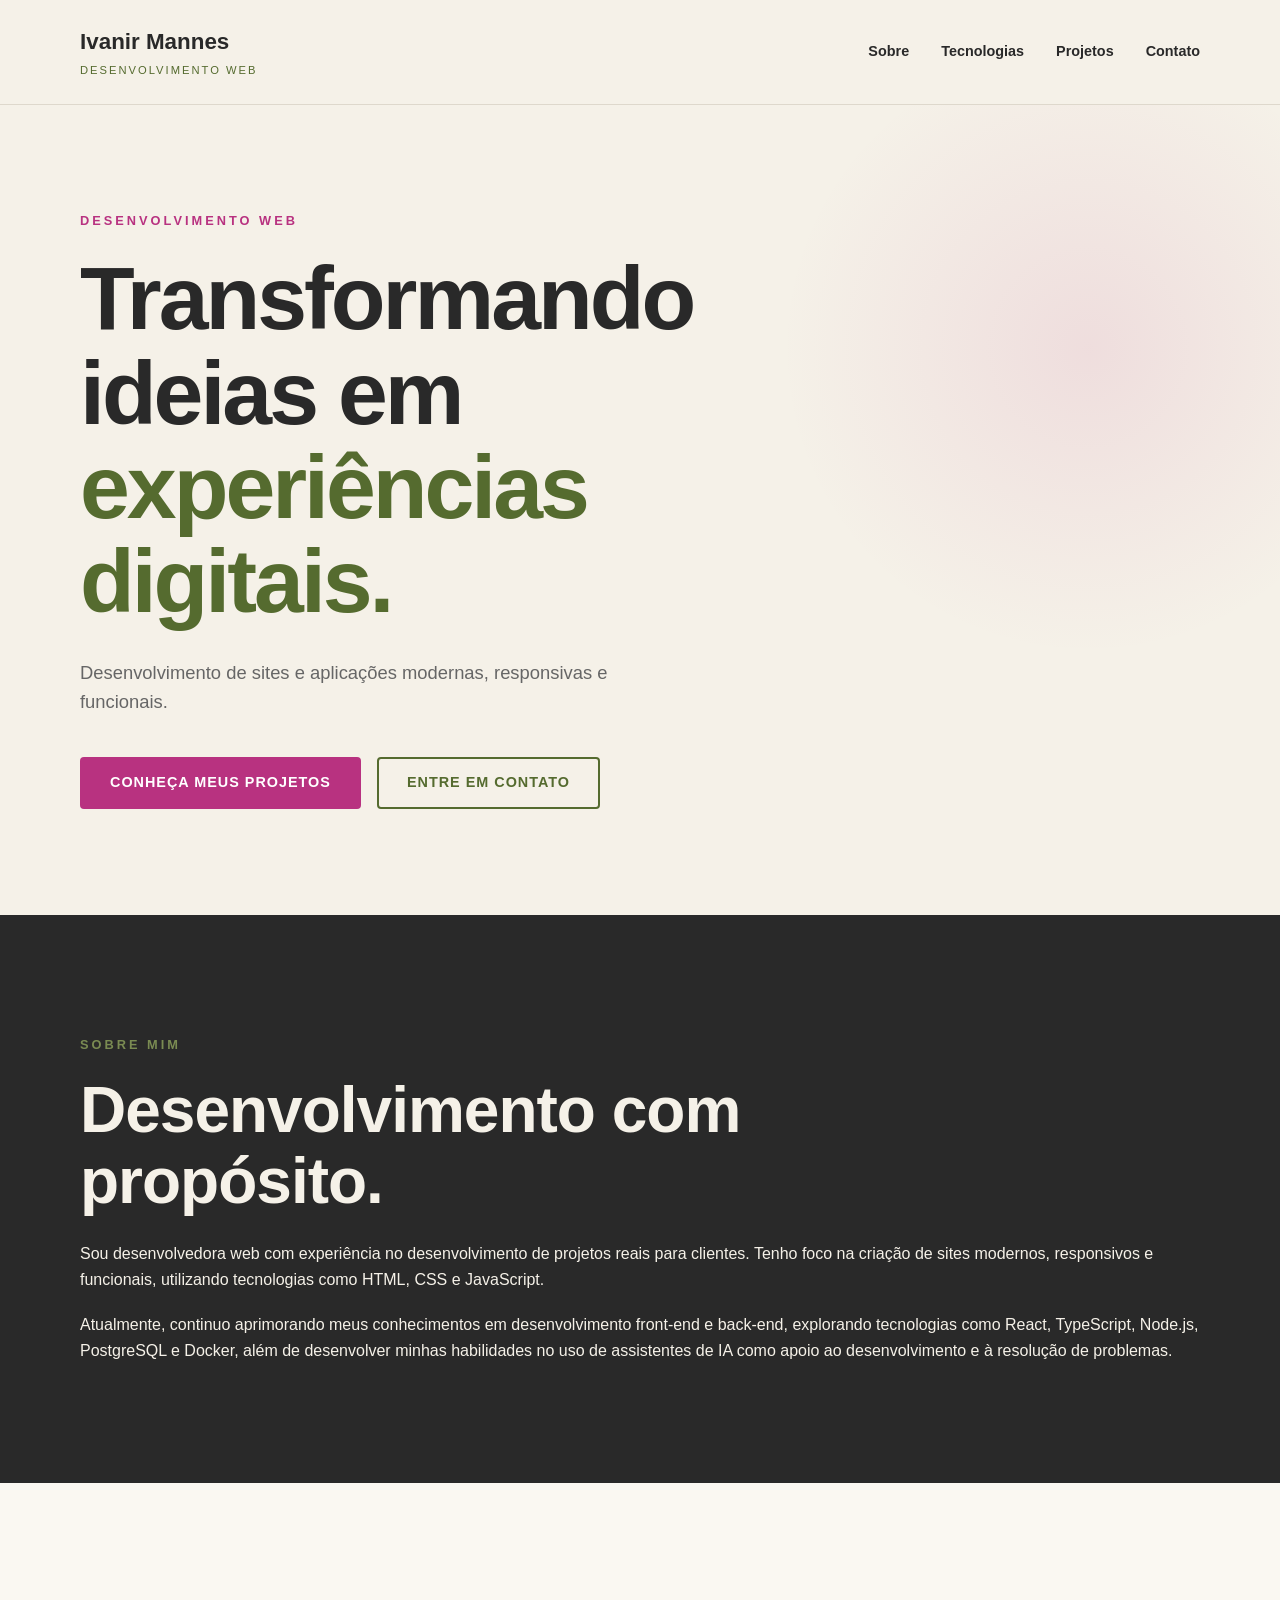
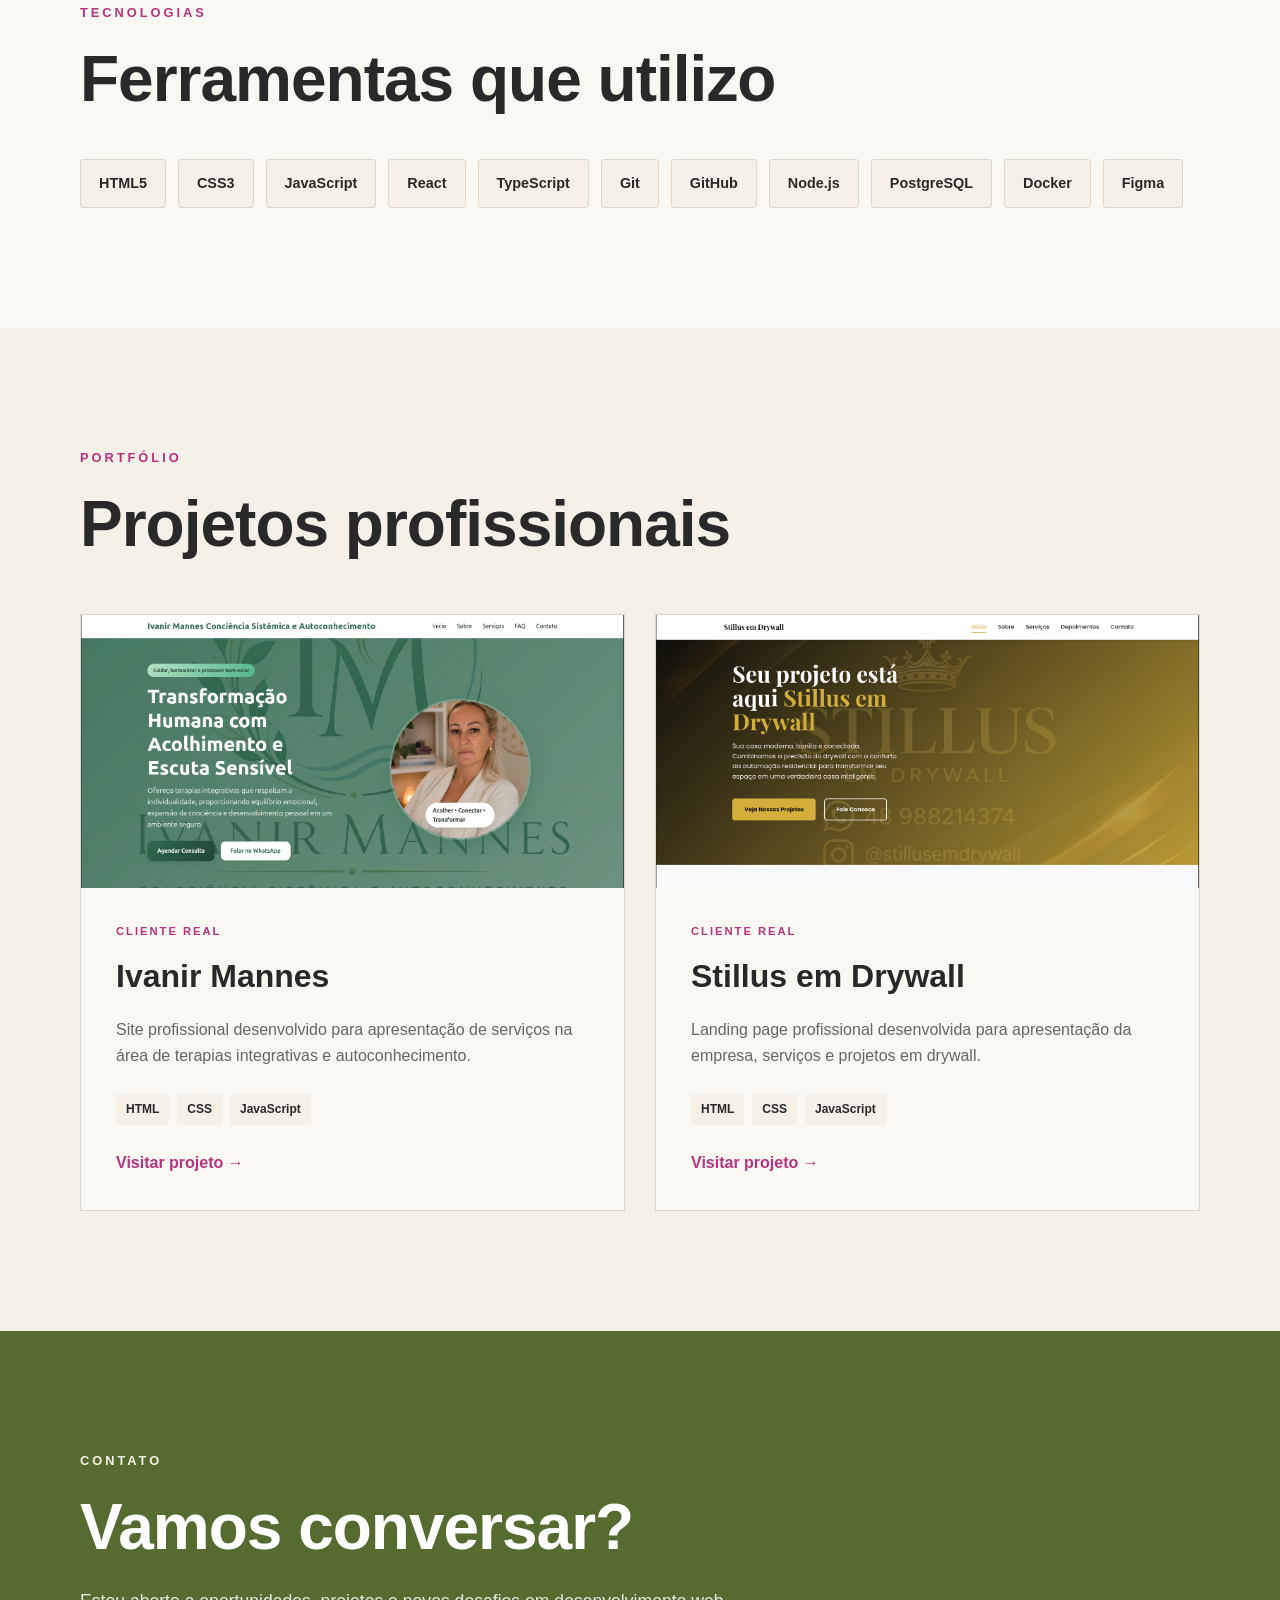
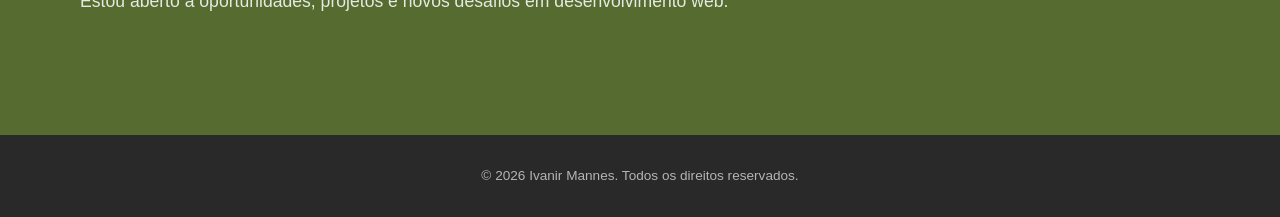
==== index.html @ f0e8ebdf "Meu portifolio" ====
<!DOCTYPE html>
<html lang="pt-BR">

<head>
    <meta charset="UTF-8">

    <meta name="viewport" content="width=device-width, initial-scale=1.0">

    <meta name="description" content="Portfólio de Ivanir Mannes - Desenvolvimento Web.">

    <title>Ivanir Mannes | Desenvolvimento Web</title>

    <link rel="stylesheet" href="style.css">
</head>

<body>

    <!-- CABEÇALHO -->
    <header class="header">

        <div class="container">

            <a href="#inicio" class="logo">
                Ivanir Mannes
                <span>Desenvolvimento Web</span>
            </a>

            <button class="menu-toggle" aria-label="Abrir menu" aria-expanded="false">
                <span></span>
                <span></span>
                <span></span>
            </button>

            <nav class="nav" aria-label="Navegação principal">

                <a href="#sobre">Sobre</a>
                <a href="#tecnologias">Tecnologias</a>
                <a href="#projetos">Projetos</a>
                <a href="#contato">Contato</a>

            </nav>

        </div>

    </header>


    <main>

        <!-- HERO -->
        <section class="hero" id="inicio">

            <div class="container hero-content">

                <div class="hero-text">

                    <p class="hero-subtitle">
                        DESENVOLVIMENTO WEB
                    </p>

                    <h1>
                        Transformando ideias em
                        <span>experiências digitais.</span>
                    </h1>

                    <p class="hero-description">
                        Desenvolvimento de sites e aplicações
                        modernas, responsivas e funcionais.
                    </p>

                    <div class="hero-buttons">

                        <a href="#projetos" class="button button-primary">
                            Conheça meus projetos
                        </a>

                        <a href="#contato" class="button button-secondary">
                            Entre em contato
                        </a>

                    </div>

                </div>

            </div>

        </section>


        <!-- SOBRE -->
        <section class="about" id="sobre">

            <div class="container">

                <p class="section-label">
                    SOBRE MIM
                </p>

                <h2>
                    Desenvolvimento com propósito.
                </h2>

                <p>
                    Sou desenvolvedora web com experiência no desenvolvimento
                    de projetos reais para clientes. Tenho foco na criação de
                    sites modernos, responsivos e funcionais, utilizando
                    tecnologias como HTML, CSS e JavaScript.
                </p>

                <p>
                    Atualmente, continuo aprimorando meus conhecimentos em
                    desenvolvimento front-end e back-end, explorando tecnologias
                    como React, TypeScript, Node.js, PostgreSQL e Docker, além de
                    desenvolver minhas habilidades no uso de assistentes de IA
                    como apoio ao desenvolvimento e à resolução de problemas.
                </p>

            </div>

        </section>


        <!-- TECNOLOGIAS -->
        <section class="technologies" id="tecnologias">

            <div class="container">

                <p class="section-label">
                    TECNOLOGIAS
                </p>

                <h2>
                    Ferramentas que utilizo
                </h2>

                <div class="technology-list">

                    <span>HTML5</span>
                    <span>CSS3</span>
                    <span>JavaScript</span>
                    <span>React</span>
                    <span>TypeScript</span>
                    <span>Git</span>
                    <span>GitHub</span>
                    <span>Node.js</span>
                    <span>PostgreSQL</span>
                    <span>Docker</span>
                    <span>Figma</span>

                </div>

            </div>

        </section>


        <!-- PROJETOS -->
        <section class="projects" id="projetos">

            <div class="container">

                <p class="section-label">
                    PORTFÓLIO
                </p>

                <h2>
                    Projetos profissionais
                </h2>

                <div class="projects-grid">

                    <!-- PROJETO 01 -->
                    <article class="project-card">

                        <div class="project-image">
                            <img src="assets/image/ivanirmannes.png"
                                alt="Página inicial do site profissional Ivanir Mannes">
                        </div>

                        <div class="project-content">

                            <p class="project-category">
                                CLIENTE REAL
                            </p>

                            <h3>
                                Ivanir Mannes
                            </h3>

                            <p>
                                Site profissional desenvolvido para
                                apresentação de serviços na área de
                                terapias integrativas e autoconhecimento.
                            </p>

                            <div class="project-technologies">
                                <span>HTML</span>
                                <span>CSS</span>
                                <span>JavaScript</span>
                            </div>

                            <a href="https://mannesdesenvolvimentoweb.io" target="_blank" rel="noopener noreferrer">
                                Visitar projeto →
                            </a>

                        </div>

                    </article>


                    <!-- PROJETO 02 -->
                    <article class="project-card">

                        <div class="project-image">
                            <img src="assets/image/stillusemdrywall.png"
                                alt="Página inicial do site profissional Stillus em Drywall">

                        </div>

                        <div class="project-content">

                            <p class="project-category">
                                CLIENTE REAL
                            </p>

                            <h3>
                                Stillus em Drywall
                            </h3>

                            <p>
                                Landing page profissional desenvolvida
                                para apresentação da empresa, serviços
                                e projetos em drywall.
                            </p>

                            <div class="project-technologies">
                                <span>HTML</span>
                                <span>CSS</span>
                                <span>JavaScript</span>
                            </div>

                            <a href="https://stillusemdrywall.com.br" target="_blank" rel="noopener noreferrer">
                                Visitar projeto →
                            </a>

                        </div>

                    </article>

                </div>

            </div>

        </section>


        <!-- CONTATO -->
        <section class="contact" id="contato">

            <div class="container">

                <p class="section-label">
                    CONTATO
                </p>

                <h2>
                    Vamos conversar?
                </h2>

                <p>
                    Estou aberto a oportunidades, projetos e
                    novos desafios em desenvolvimento web.
                </p>

            </div>

        </section>

    </main>


    <!-- RODAPÉ -->
    <footer class="footer">

        <div class="container">

            <p>
                © 2026 Ivanir Mannes. Todos os direitos reservados.
            </p>

        </div>

    </footer>


    <script src="script.js"></script>

</body>

</html>
---- style.css ----
/* ========================================
   1. RESET E CONFIGURAÇÕES GERAIS
======================================== */

* {
    margin: 0;
    padding: 0;
    box-sizing: border-box;
}

:root {
    --magenta: #B83280;
    --magenta-dark: #8F2464;

    --verde-musgo: #556B2F;
    --verde-light: #7A8B52;

    --cru: #F5F1E8;
    --cru-light: #FAF8F2;

    --grafite: #292929;
    --cinza: #666666;

    --border: #DED8CC;
}

html {
    scroll-behavior: smooth;
}

body {
    font-family: Arial, sans-serif;
    background-color: var(--cru);
    color: var(--grafite);
    line-height: 1.6;
}

a {
    color: inherit;
    text-decoration: none;
}

.container {
    width: min(1120px, 90%);
    margin: 0 auto;
}


/* ========================================
   2. HEADER
======================================== */

.header {
    width: 100%;
    padding: 24px 0;

    background-color: var(--cru);

    border-bottom: 1px solid var(--border);

    position: sticky;
    top: 0;
    z-index: 1000;
}

.header .container {
    display: flex;
    align-items: center;
    justify-content: space-between;
    gap: 30px;
}

.logo {
    display: flex;
    flex-direction: column;

    font-size: 1.4rem;
    font-weight: 700;

    color: var(--grafite);
}

.logo span {
    margin-top: 2px;

    font-size: 0.7rem;
    font-weight: 500;
    letter-spacing: 2px;
    text-transform: uppercase;

    color: var(--verde-musgo);
}

.nav {
    display: flex;
    align-items: center;
    gap: 32px;
}

.nav a {
    position: relative;

    font-size: 0.9rem;
    font-weight: 600;

    transition: color 0.3s ease;
}

.nav a:hover {
    color: var(--magenta);
}

.nav a::after {
    content: "";

    position: absolute;
    left: 0;
    bottom: -7px;

    width: 0;
    height: 2px;

    background-color: var(--magenta);

    transition: width 0.3s ease;
}

.nav a:hover::after {
    width: 100%;
}
/* ========================================
   MENU MOBILE
======================================== */

.menu-toggle {
    display: none;

    width: 42px;
    height: 42px;

    padding: 8px;

    border: none;
    background: transparent;

    cursor: pointer;

    position: relative;
    z-index: 1100;
}

.menu-toggle span {
    display: block;

    width: 100%;
    height: 2px;

    margin: 5px 0;

    background-color: var(--grafite);

    transition:
        transform 0.3s ease,
        opacity 0.3s ease,
        background-color 0.3s ease;
}
.menu-toggle.active span:nth-child(1) {
    transform: translateY(7px) rotate(45deg);
}

.menu-toggle.active span:nth-child(2) {
    opacity: 0;
}

.menu-toggle.active span:nth-child(3) {
    transform: translateY(-7px) rotate(-45deg);
}

/* ========================================
   3. HERO
======================================== */

.hero {
    min-height: calc(100vh - 90px);

    display: flex;
    align-items: center;

    padding: 100px 0;

    background:
        radial-gradient(
            circle at 85% 30%,
            rgba(184, 50, 128, 0.10),
            transparent 25%
        ),
        var(--cru);
}

.hero-content {
    display: flex;
    align-items: center;
}

.hero-text {
    max-width: 780px;
}

.hero-subtitle,
.section-label {
    margin-bottom: 20px;

    font-size: 0.8rem;
    font-weight: 700;

    letter-spacing: 3px;

    color: var(--magenta);
}

.hero h1 {
    max-width: 850px;

    font-size: clamp(3rem, 7vw, 6rem);

    line-height: 1.05;

    letter-spacing: -3px;

    font-weight: 700;
}

.hero h1 span {
    display: block;

    color: var(--verde-musgo);
}

.hero-description {
    max-width: 620px;

    margin-top: 30px;

    font-size: 1.15rem;

    color: var(--cinza);
}

.hero-buttons {
    display: flex;
    flex-wrap: wrap;

    gap: 16px;

    margin-top: 40px;
}


/* ========================================
   4. BOTÕES
======================================== */

.button {
    display: inline-flex;

    align-items: center;
    justify-content: center;

    min-height: 52px;

    padding: 0 28px;

    border: 2px solid transparent;
    border-radius: 4px;

    font-size: 0.9rem;
    font-weight: 700;

    text-transform: uppercase;
    letter-spacing: 1px;

    transition:
        transform 0.3s ease,
        background-color 0.3s ease,
        color 0.3s ease;
}

.button:hover {
    transform: translateY(-3px);
}

.button-primary {
    background-color: var(--magenta);
    color: white;
}

.button-primary:hover {
    background-color: var(--magenta-dark);
}

.button-secondary {
    border-color: var(--verde-musgo);
    color: var(--verde-musgo);
}

.button-secondary:hover {
    background-color: var(--verde-musgo);
    color: white;
}


/* ========================================
   5. SEÇÕES
======================================== */

.about,
.technologies,
.projects,
.contact {
    padding: 120px 0;
}

.about {
    background-color: var(--grafite);
    color: var(--cru);
}

.about h2,
.technologies h2,
.projects h2,
.contact h2 {
    max-width: 750px;

    margin-bottom: 25px;

    font-size: clamp(2.2rem, 5vw, 4rem);

    line-height: 1.1;

    letter-spacing: -1px;
}

about p:not(.section-label),
.contact p:not(.section-label) {
    max-width: 700px;

    font-size: 1.1rem;
}

.about p + p {
    margin-top: 20px;
}

.about .section-label {
    color: var(--verde-light);
}


/* ========================================
   6. TECNOLOGIAS
======================================== */

.technologies {
    background-color: var(--cru-light);
}

.technology-list {
    display: flex;
    flex-wrap: wrap;

    gap: 12px;

    margin-top: 45px;
}

.technology-list span {
    padding: 12px 18px;

    border: 1px solid var(--border);
    border-radius: 3px;

    background-color: var(--cru);

    font-size: 0.9rem;
    font-weight: 600;

    transition:
        background-color 0.3s ease,
        color 0.3s ease,
        transform 0.3s ease;
}

.technology-list span:hover {
    background-color: var(--verde-musgo);
    color: white;

    transform: translateY(-3px);
}


/* ========================================
   7. PROJETOS
======================================== */

.projects {
    background-color: var(--cru);
}

.projects-grid {
    display: grid;

    grid-template-columns: repeat(2, 1fr);

    gap: 30px;

    margin-top: 55px;
}

.project-card {
    overflow: hidden;

    border: 1px solid var(--border);

    background-color: var(--cru-light);

    transition:
        transform 0.3s ease,
        box-shadow 0.3s ease;
}

.project-card:hover {
    transform: translateY(-8px);
    
.project-image {
    height: 300px;
    overflow: hidden;

    display: flex;
    align-items: center;
    justify-content: center;

    background-color: var(--verde-musgo);

    color: white;

    font-size: 1.2rem;
    font-weight: 700;

    letter-spacing: 2px;
}
    box-shadow: 0 20px 40px rgba(41, 41, 41, 0.10);
}


.project-image img {
    width: 100%;
    height: 100%;
    display: block;
    object-fit: cover;
    transition: transform 0.5s ease;
}

.project-card:hover .project-image img {
    transform: scale(1.04);
}

.project-content {
    padding: 35px;
}

.project-category {
    margin-bottom: 10px;

    font-size: 0.7rem;
    font-weight: 700;

    letter-spacing: 2px;

    color: var(--magenta);
}

.project-content h3 {
    margin-bottom: 15px;

    font-size: 2rem;
}

.project-content > p:not(.project-category) {
    margin-bottom: 25px;

    color: var(--cinza);
}

.project-technologies {
    display: flex;
    flex-wrap: wrap;

    gap: 8px;

    margin-bottom: 25px;
}

.project-technologies span {
    padding: 6px 10px;

    background-color: var(--cru);

    font-size: 0.75rem;
    font-weight: 600;
}

.project-content a {
    display: inline-block;

    font-weight: 700;

    color: var(--magenta);

    transition: color 0.3s ease;
}

.project-content a:hover {
    color: var(--magenta-dark);
}


/* ========================================
   8. CONTATO
======================================== */

.contact {
    background-color: var(--verde-musgo);
    color: white;
}

.contact .section-label {
    color: var(--cru);
}

.contact p:not(.section-label) {
    color: rgba(255, 255, 255, 0.85);
}


/* ========================================
   9. FOOTER
======================================== */

.footer {
    padding: 30px 0;

    background-color: var(--grafite);

    color: rgba(255, 255, 255, 0.65);

    text-align: center;

    font-size: 0.85rem;
}


/* ========================================
   10. RESPONSIVIDADE
======================================== */

@media (max-width: 768px) {

    .header {
        padding: 18px 0;
    }

    .header .container {
    position: relative;

    flex-direction: row;
    align-items: center;
}

.menu-toggle {
    display: block;
}

.nav {
    position: absolute;

    top: calc(100% + 1px);
    right: 0;

    width: 240px;

    padding: 25px;

    display: flex;
    flex-direction: column;
    align-items: flex-start;

    gap: 20px;

    background-color: var(--cru-light);

    border: 1px solid var(--border);

    box-shadow: 0 15px 35px rgba(41, 41, 41, 0.12);

    opacity: 0;
    visibility: hidden;

    transform: translateY(-10px);

    transition:
        opacity 0.3s ease,
        visibility 0.3s ease,
        transform 0.3s ease;
}

.nav.active {
    opacity: 1;
    visibility: visible;

    transform: translateY(0);
}

.nav a {
    width: 100%;

    font-size: 0.9rem;
}

    .hero {
        min-height: auto;

        padding: 90px 0;
    }

    .hero h1 {
        font-size: clamp(2.7rem, 12vw, 4rem);

        letter-spacing: -2px;
    }

    .hero-description {
        font-size: 1rem;
    }

    .hero-buttons {
        flex-direction: column;

        align-items: stretch;
    }

    .button {
        width: 100%;
    }

    .about,
    .technologies,
    .projects,
    .contact {
        padding: 80px 0;
    }

    .projects-grid {
        grid-template-columns: 1fr;
    }

    .project-image {
        min-height: 220px;
    }

    .project-content {
        padding: 25px;
    }

}


/* ========================================
   11. TELAS MUITO PEQUENAS
======================================== */

@media (max-width: 420px) {

    .logo {
        font-size: 1.2rem;
    }

    .nav {
        flex-wrap: wrap;
    }

    .hero {
        padding: 70px 0;
    }

    .hero h1 {
        font-size: 2.6rem;
    }

    .technology-list span {
        width: 100%;
        text-align: center;
    }

}
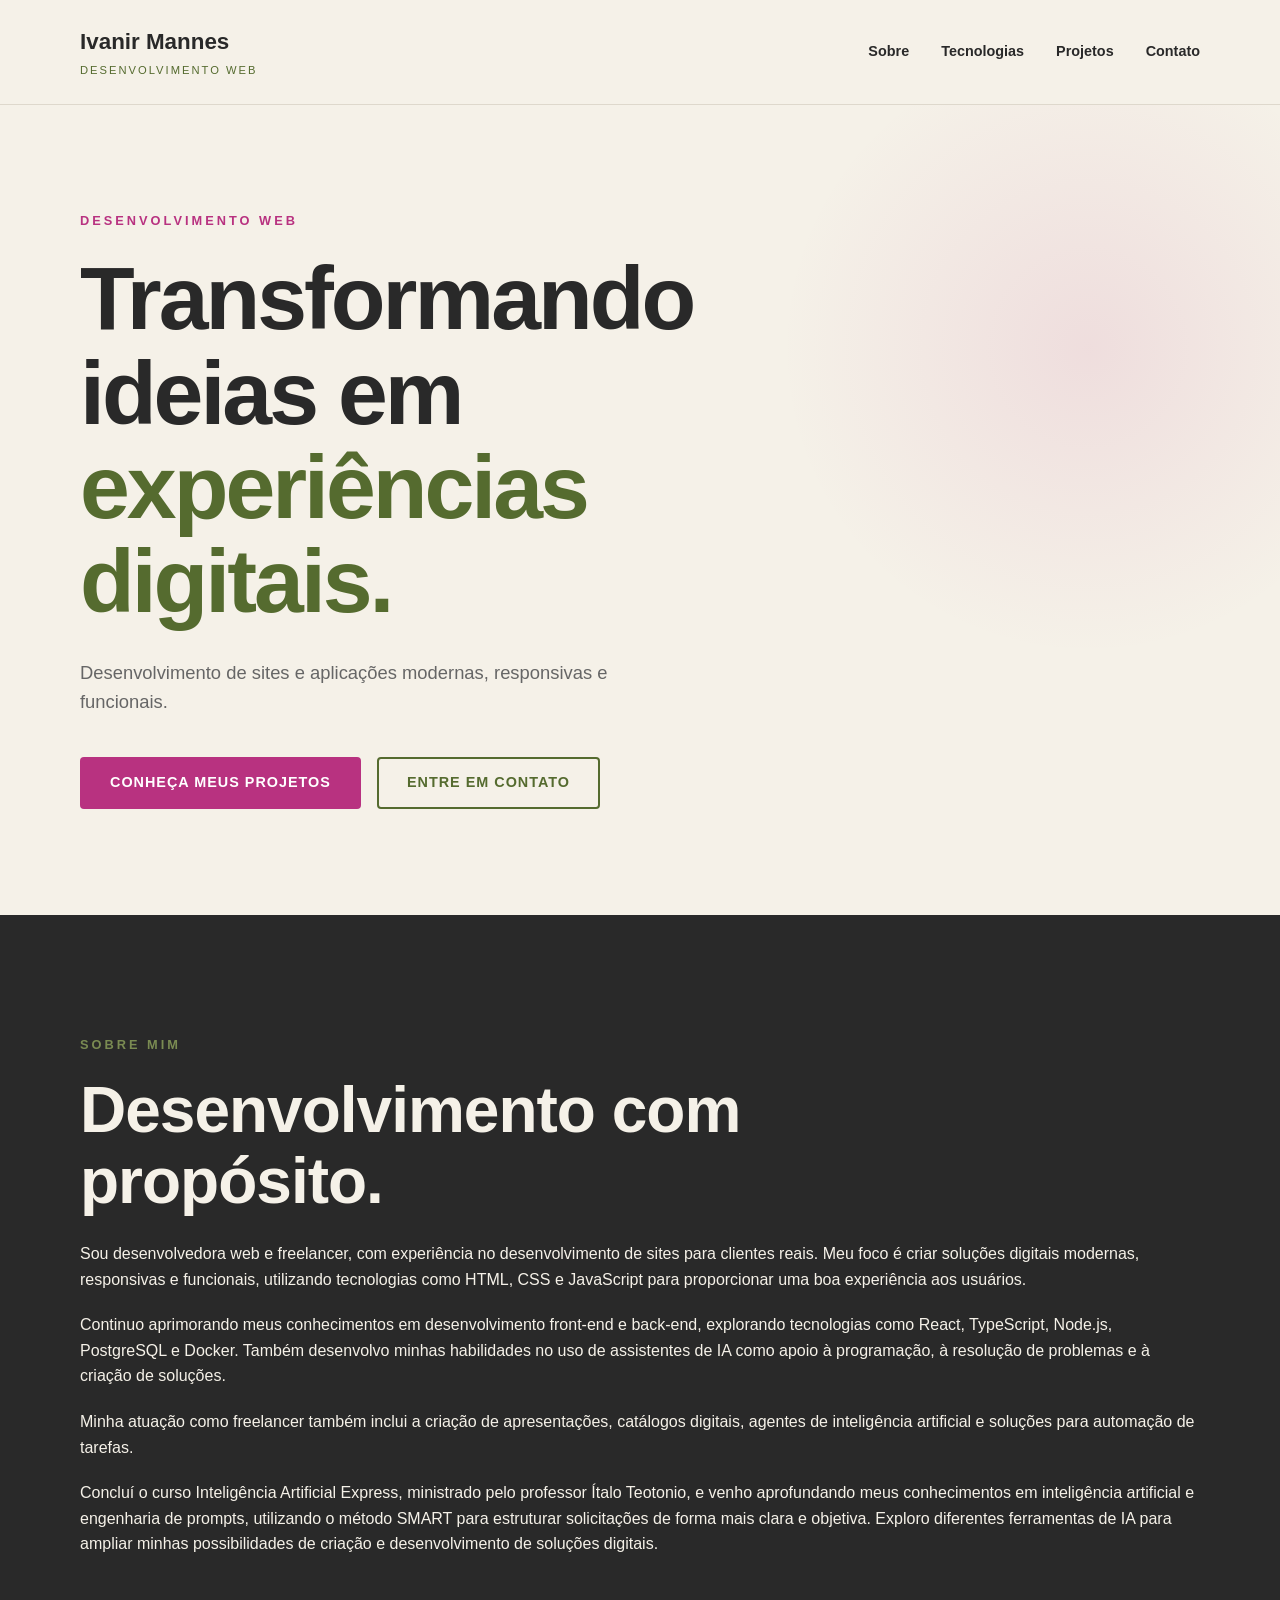
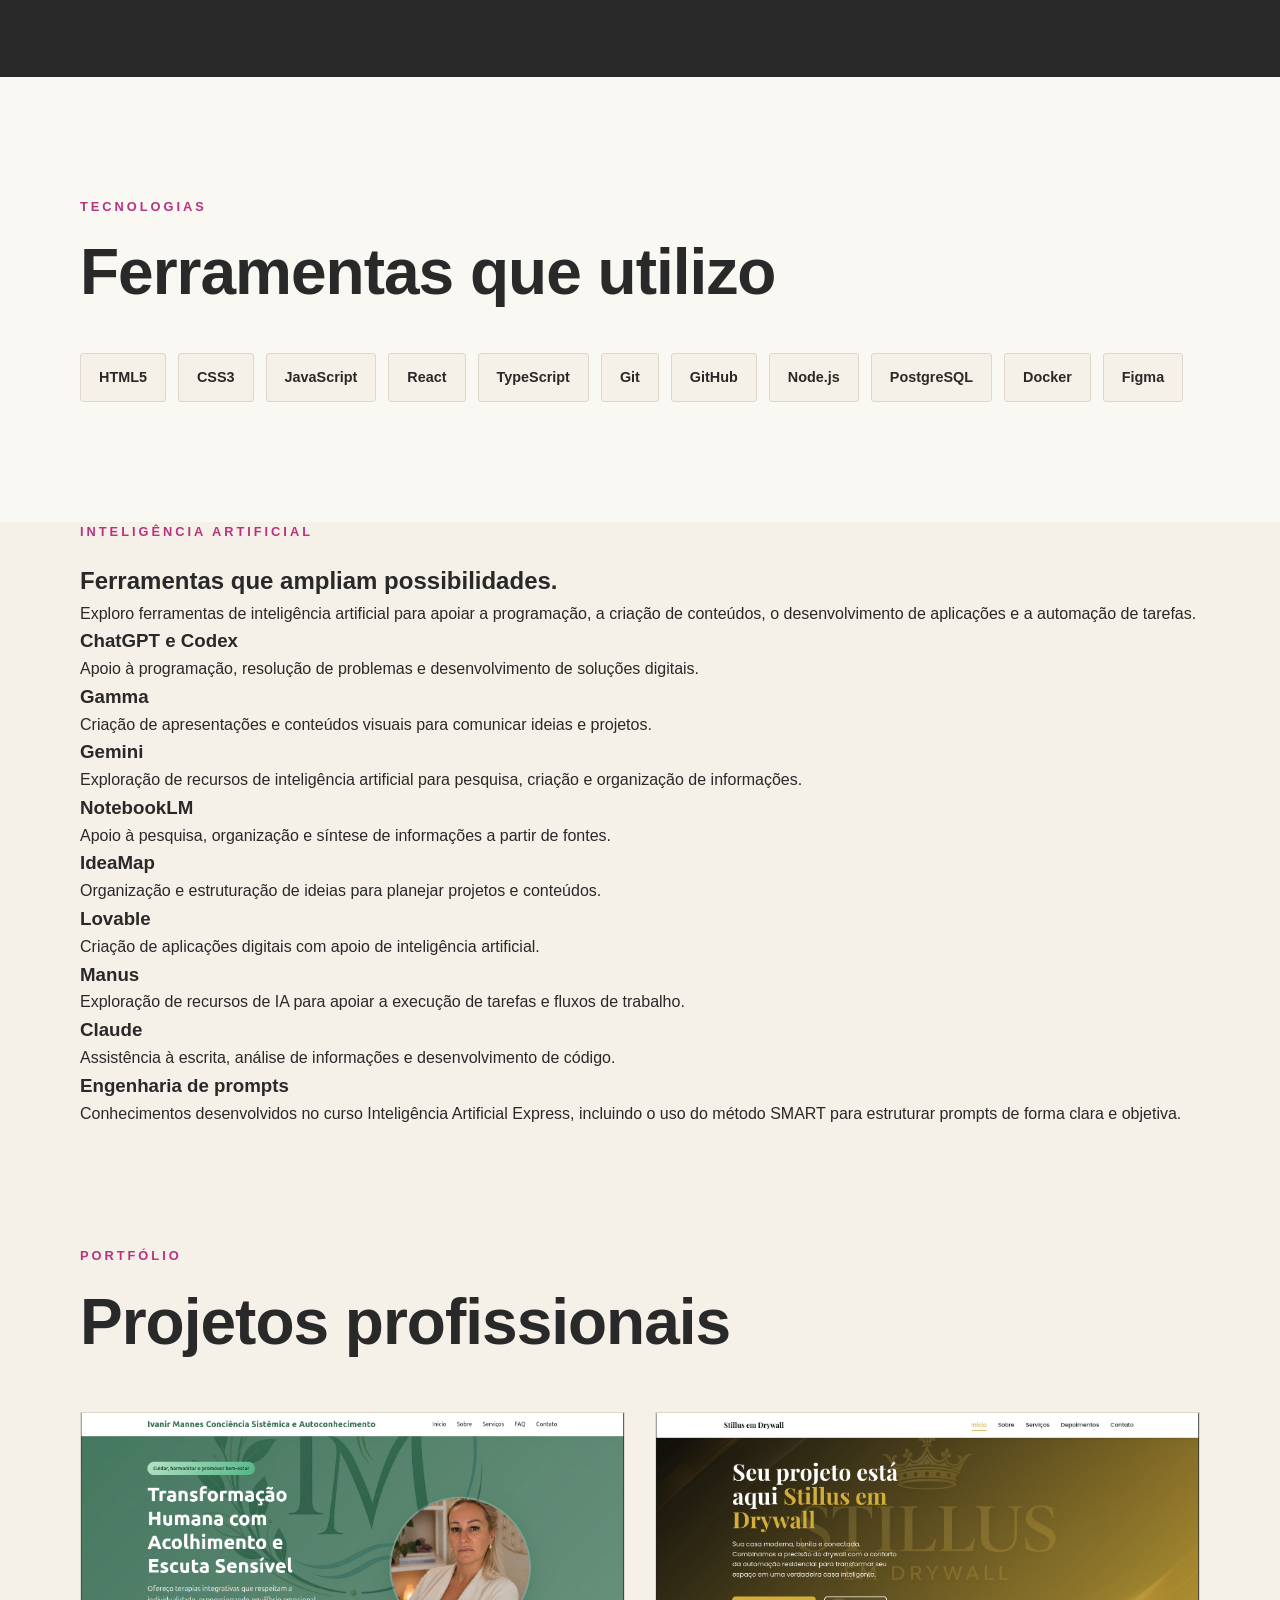
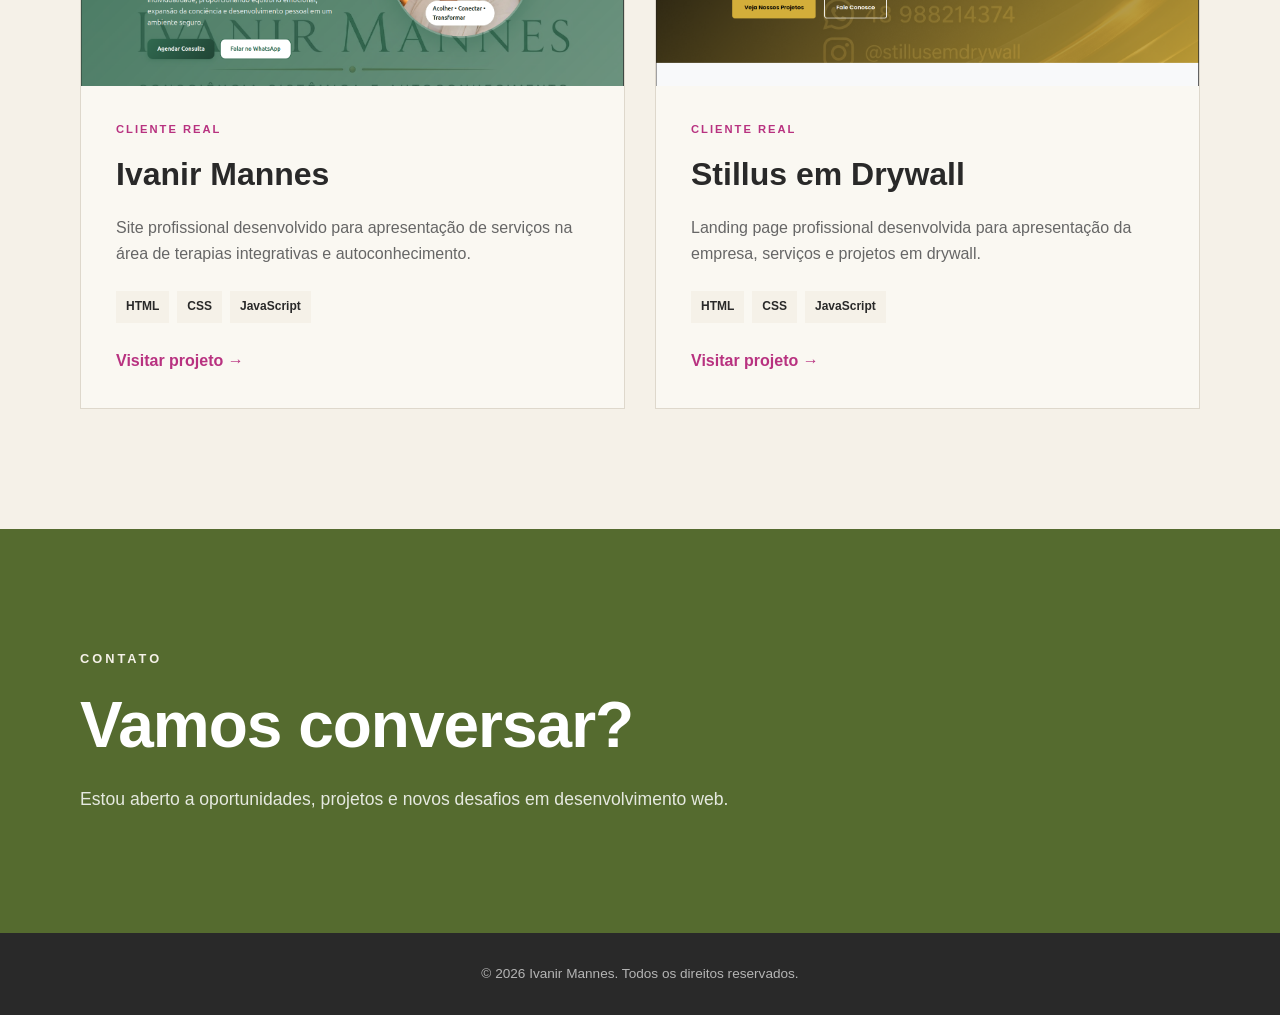
==== commit a5ddfe84: "Atualização do sobre 13/10/2026" ====
--- a/index.html
+++ b/index.html
@@ -100,19 +100,37 @@
                     Desenvolvimento com propósito.
                 </h2>
 
+
                 <p>
-                    Sou desenvolvedora web com experiência no desenvolvimento
-                    de projetos reais para clientes. Tenho foco na criação de
-                    sites modernos, responsivos e funcionais, utilizando
-                    tecnologias como HTML, CSS e JavaScript.
+                    Sou desenvolvedora web e freelancer, com experiência no
+                    desenvolvimento de sites para clientes reais. Meu foco é
+                    criar soluções digitais modernas, responsivas e funcionais,
+                    utilizando tecnologias como HTML, CSS e JavaScript para
+                    proporcionar uma boa experiência aos usuários.
                 </p>
 
                 <p>
-                    Atualmente, continuo aprimorando meus conhecimentos em
-                    desenvolvimento front-end e back-end, explorando tecnologias
-                    como React, TypeScript, Node.js, PostgreSQL e Docker, além de
-                    desenvolver minhas habilidades no uso de assistentes de IA
-                    como apoio ao desenvolvimento e à resolução de problemas.
+                    Continuo aprimorando meus conhecimentos em desenvolvimento
+                    front-end e back-end, explorando tecnologias como React,
+                    TypeScript, Node.js, PostgreSQL e Docker. Também desenvolvo
+                    minhas habilidades no uso de assistentes de IA como apoio
+                    à programação, à resolução de problemas e à criação de soluções.
+                </p>
+
+                <p>
+                    Minha atuação como freelancer também inclui a criação de
+                    apresentações, catálogos digitais, agentes de inteligência
+                    artificial e soluções para automação de tarefas.
+                </p>
+
+                <p>
+                    Concluí o curso Inteligência Artificial Express, ministrado
+                    pelo professor Ítalo Teotonio, e venho aprofundando meus
+                    conhecimentos em inteligência artificial e engenharia de
+                    prompts, utilizando o método SMART para estruturar solicitações
+                    de forma mais clara e objetiva. Exploro diferentes ferramentas
+                    de IA para ampliar minhas possibilidades de criação e
+                    desenvolvimento de soluções digitais.
                 </p>
 
             </div>
@@ -153,6 +171,144 @@
 
         </section>
 
+        <!-- INTELIGÊNCIA ARTIFICIAL -->
+        <section class="ai-tools" id="inteligencia-artificial">
+
+            <div class="container">
+
+                <p class="section-label">
+                    INTELIGÊNCIA ARTIFICIAL
+                </p>
+
+                <h2>
+                    Ferramentas que ampliam possibilidades.
+                </h2>
+
+                <p class="ai-description">
+                    Exploro ferramentas de inteligência artificial
+                    para apoiar a programação, a criação de conteúdos,
+                    o desenvolvimento de aplicações e a automação
+                    de tarefas.
+                </p>
+
+                <div class="ai-grid">
+
+                    <!-- CARTÃO 1 -->
+                    <article class="ai-card">
+
+                        <h3>ChatGPT e Codex</h3>
+
+                        <p>
+                            Apoio à programação, resolução de problemas
+                            e desenvolvimento de soluções digitais.
+                        </p>
+
+                    </article>
+
+                    <!-- CARTÃO 2 -->
+                    <article class="ai-card">
+
+                        <h3>Gamma</h3>
+
+                        <p>
+                            Criação de apresentações e conteúdos
+                            visuais para comunicar ideias e projetos.
+                        </p>
+
+                    </article>
+
+                    <!-- CARTÃO 3 -->
+                    <article class="ai-card">
+
+                        <h3>Gemini</h3>
+
+                        <p>
+                            Exploração de recursos de inteligência
+                            artificial para pesquisa, criação
+                            e organização de informações.
+                        </p>
+
+                    </article>
+
+                    <!-- CARTÃO 4 -->
+                    <article class="ai-card">
+
+                        <h3>NotebookLM</h3>
+
+                        <p>
+                            Apoio à pesquisa, organização e síntese
+                            de informações a partir de fontes.
+                        </p>
+
+                    </article>
+
+                    <!-- CARTÃO 5 -->
+                    <article class="ai-card">
+
+                        <h3>IdeaMap</h3>
+
+                        <p>
+                            Organização e estruturação de ideias
+                            para planejar projetos e conteúdos.
+                        </p>
+
+                    </article>
+
+                    <!-- CARTÃO 6 -->
+                    <article class="ai-card">
+
+                        <h3>Lovable</h3>
+
+                        <p>
+                            Criação de aplicações digitais com
+                            apoio de inteligência artificial.
+                        </p>
+
+                    </article>
+
+                    <!-- CARTÃO 7 -->
+                    <article class="ai-card">
+
+                        <h3>Manus</h3>
+
+                        <p>
+                            Exploração de recursos de IA para apoiar
+                            a execução de tarefas e fluxos de trabalho.
+                        </p>
+
+                    </article>
+
+                    <!-- CARTÃO 8 -->
+                    <article class="ai-card">
+
+                        <h3>Claude</h3>
+
+                        <p>
+                            Assistência à escrita, análise de
+                            informações e desenvolvimento de código.
+                        </p>
+
+                    </article>
+
+                </div>
+
+                <div class="ai-method">
+
+                    <h3>Engenharia de prompts</h3>
+
+                    <p>
+                        Conhecimentos desenvolvidos no curso
+                        Inteligência Artificial Express, incluindo
+                        o uso do método SMART para estruturar
+                        prompts de forma clara e objetiva.
+                    </p>
+
+                </div>
+
+            </div>
+
+        </section>
+
 
         <!-- PROJETOS -->
         <section class="projects" id="projetos">
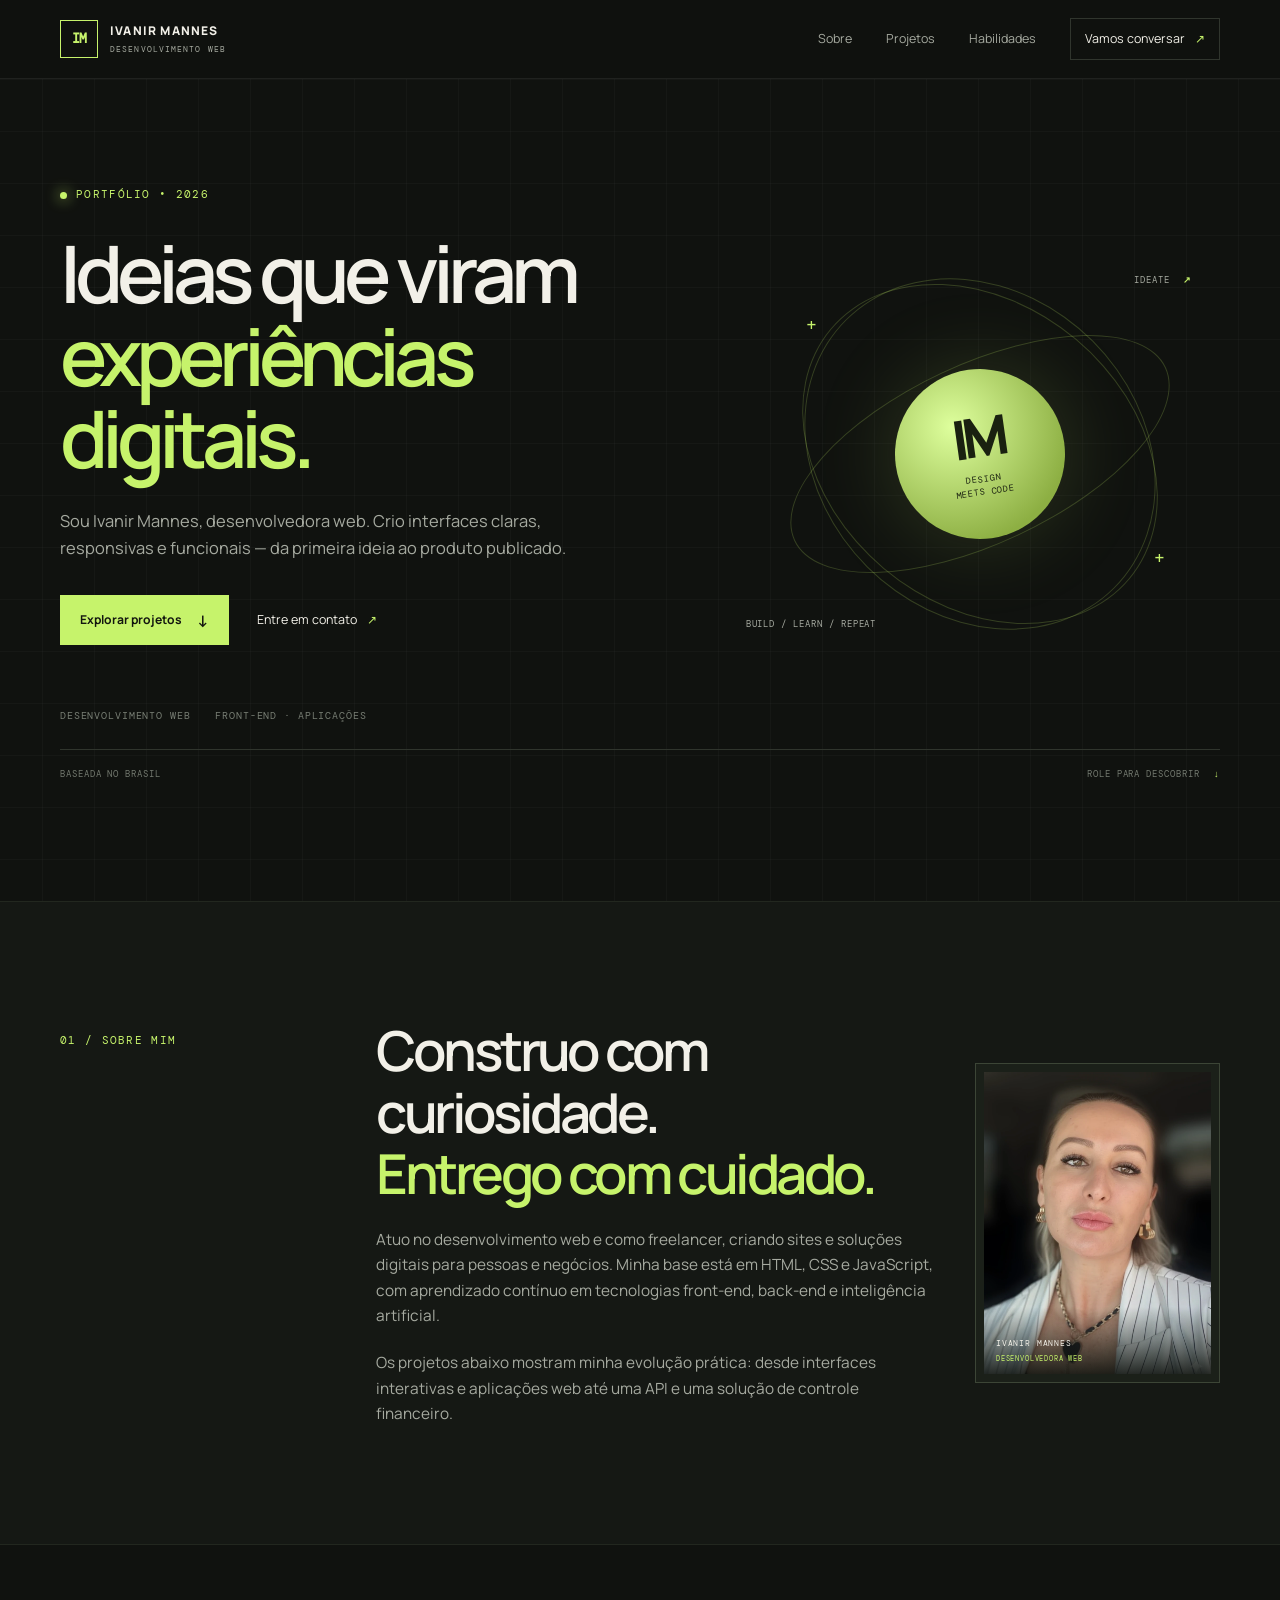
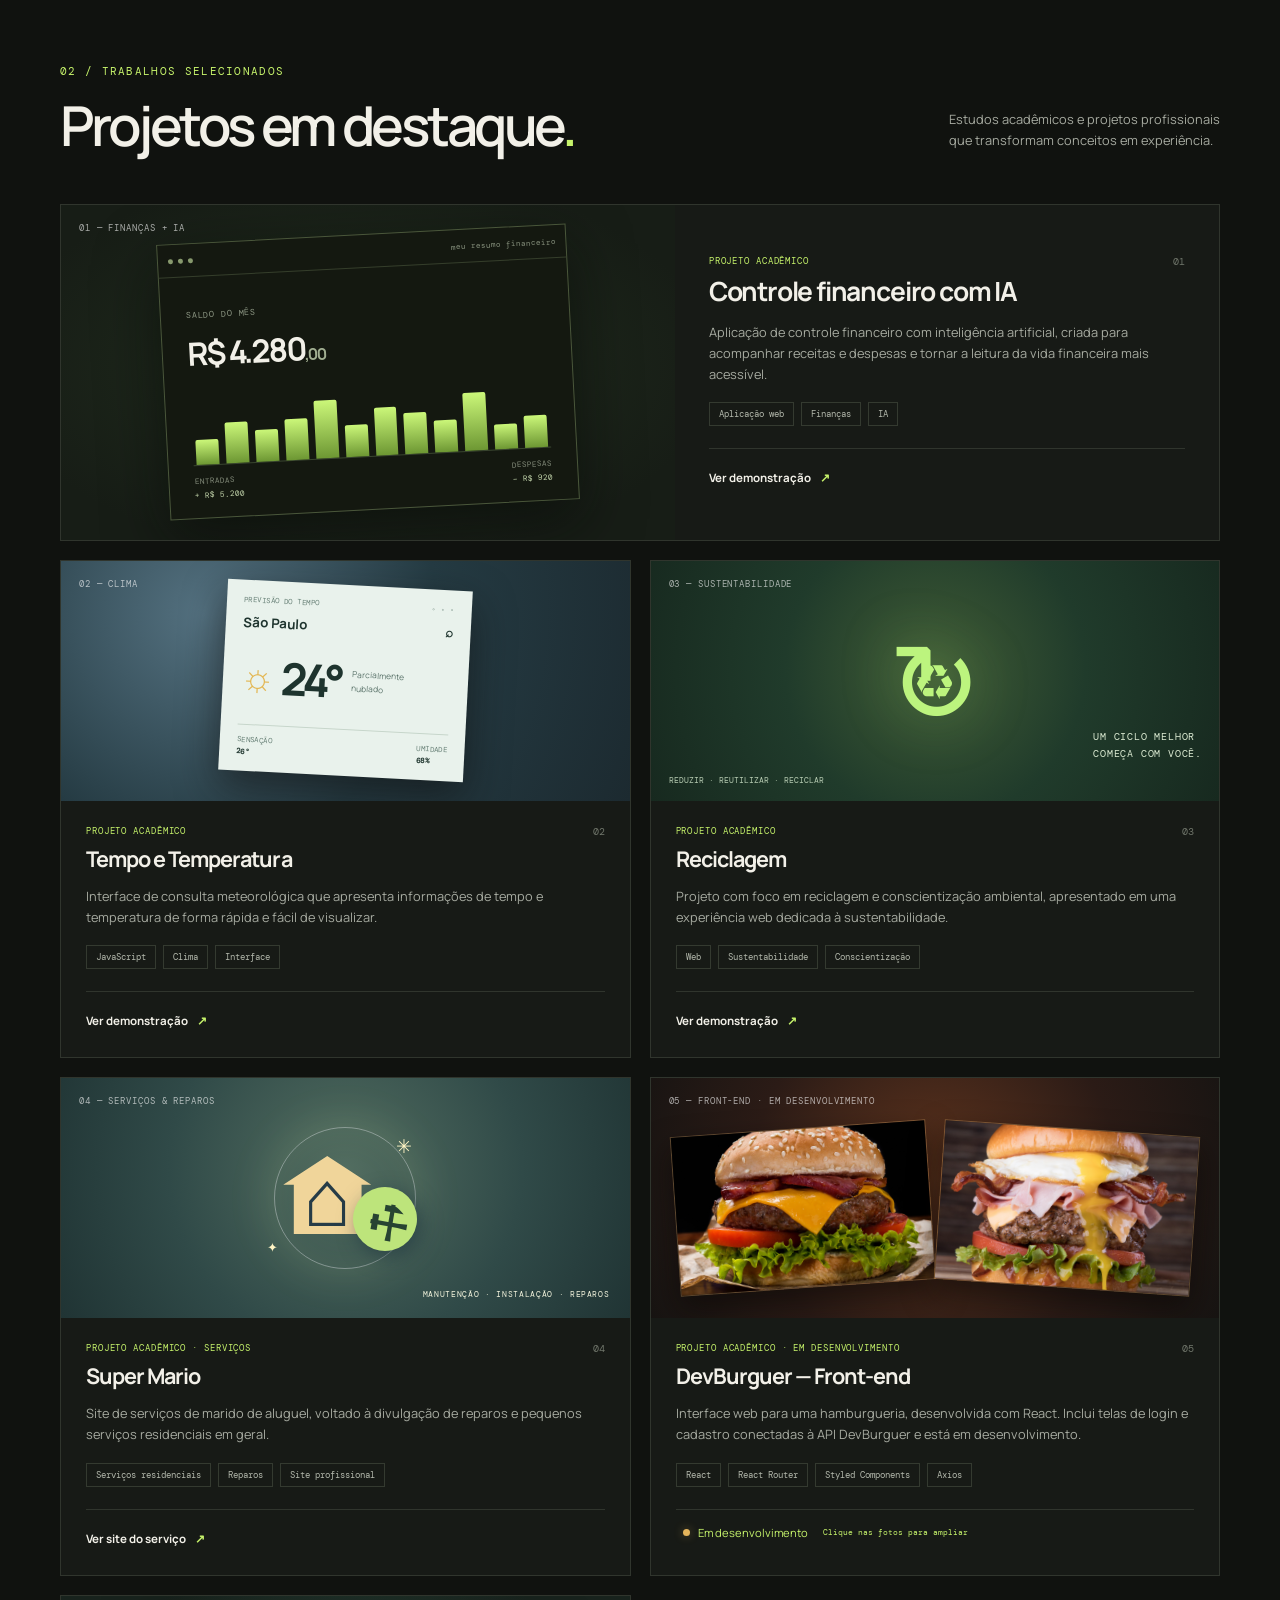
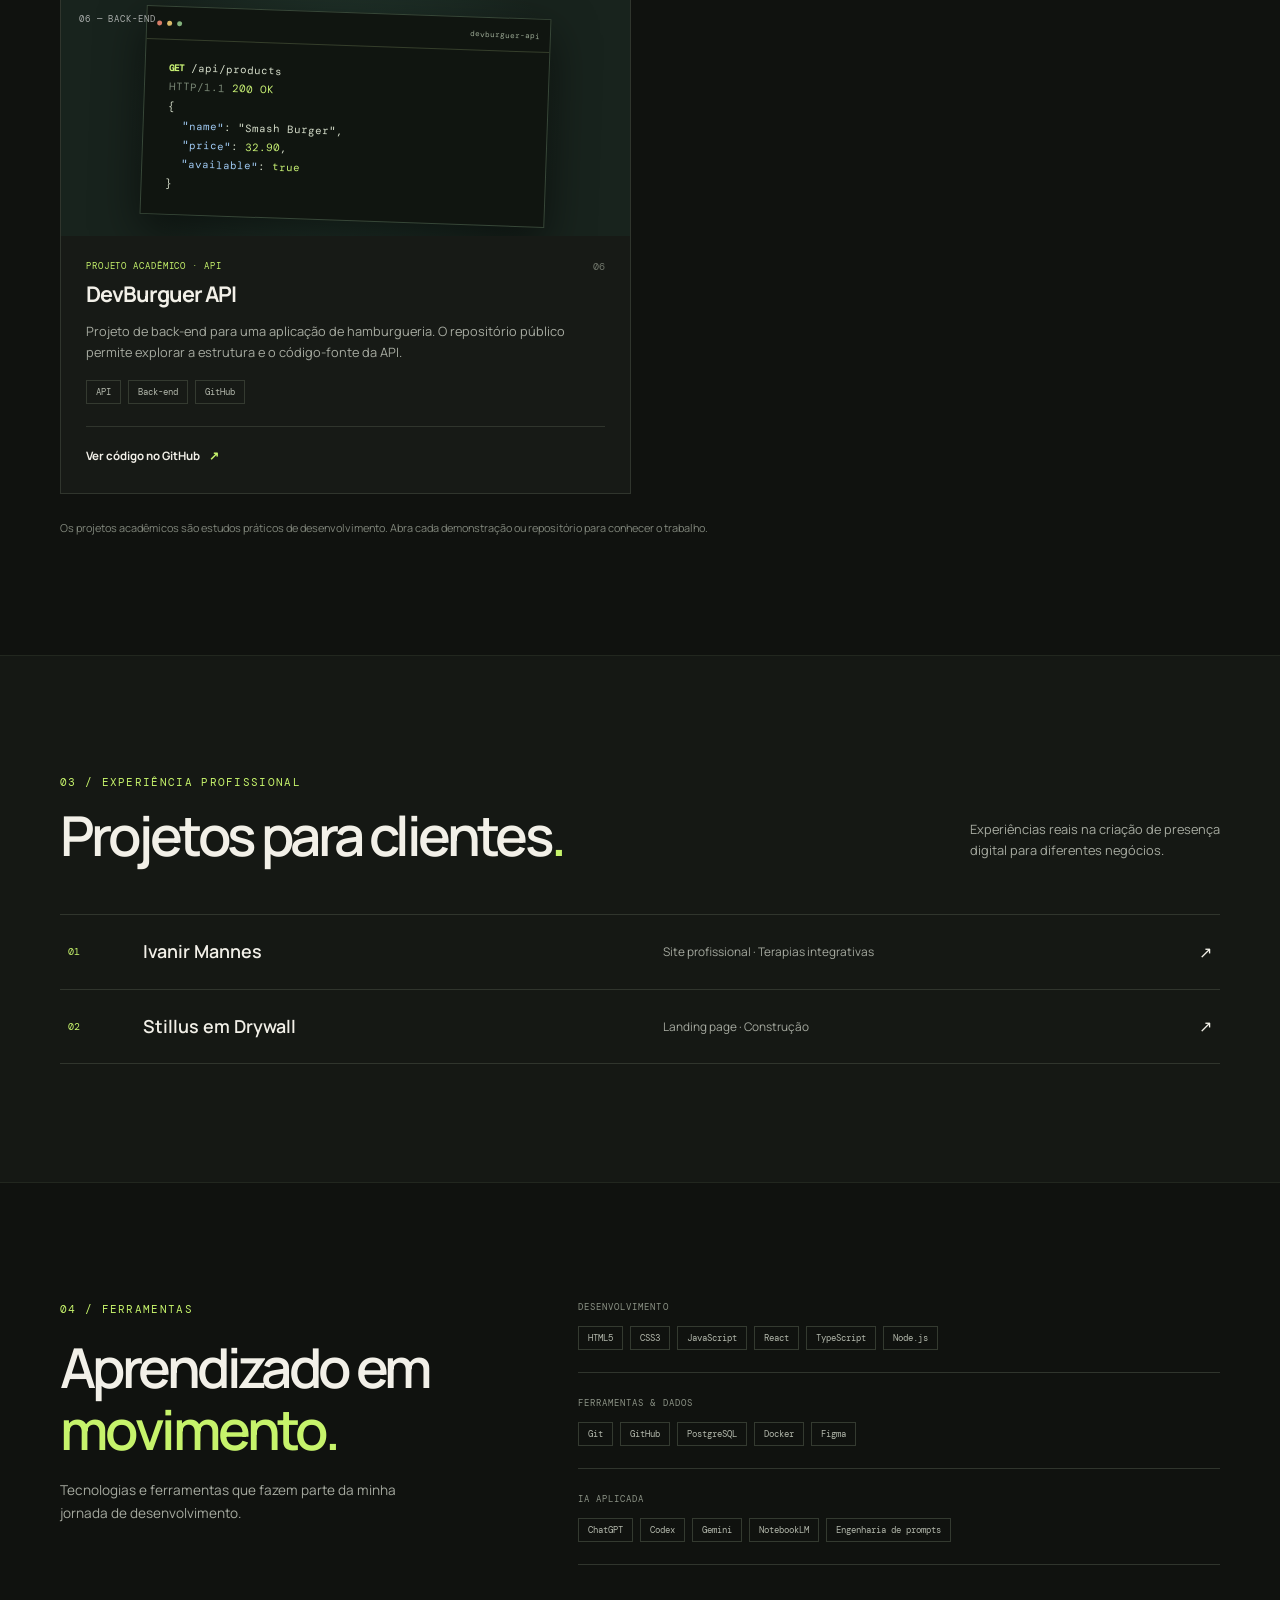
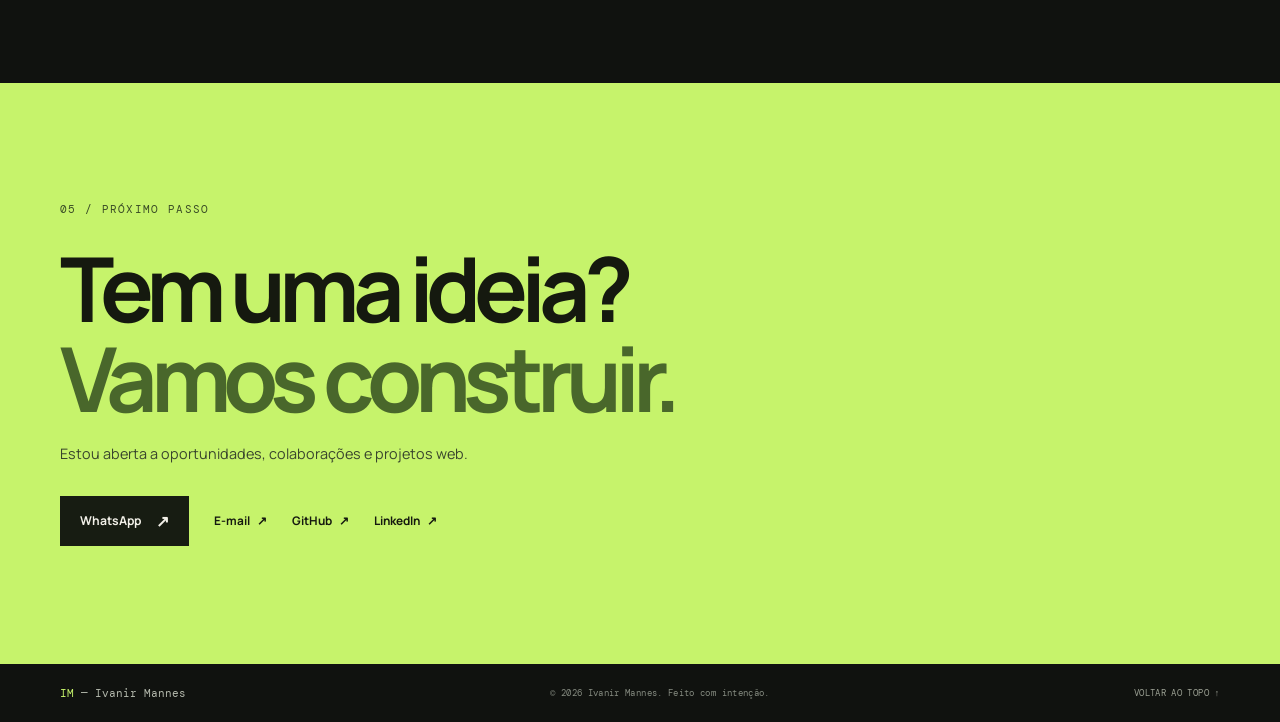
==== commit 5b13dca3: "Atualiza portfólio e documentação" ====
--- a/index.html
+++ b/index.html
@@ -1,456 +1,91 @@
-<!DOCTYPE html>
+<!doctype html>
 <html lang="pt-BR">
+<head>
+  <meta charset="UTF-8">
+  <meta name="viewport" content="width=device-width, initial-scale=1.0">
+  <meta name="description" content="Portfólio de Ivanir Mannes: projetos web acadêmicos e profissionais, interfaces responsivas e aplicações com JavaScript.">
+  <meta name="theme-color" content="#10120f">
+  <title>Ivanir Mannes — Desenvolvedora Web</title>
+  <link rel="preconnect" href="https://fonts.googleapis.com">
+  <link rel="preconnect" href="https://fonts.gstatic.com" crossorigin>
+  <link href="https://fonts.googleapis.com/css2?family=DM+Mono:wght@400;500&family=Manrope:wght@400;500;600;700;800&display=swap" rel="stylesheet">
+  <link rel="stylesheet" href="style.css">
+</head>
+<body>
+  <header class="header">
+    <div class="container header-inner">
+      <a href="#inicio" class="logo" aria-label="Ivanir Mannes — início"><span class="logo-mark">IM</span><span>IVANIR MANNES<small>DESENVOLVIMENTO WEB</small></span></a>
+      <button class="menu-toggle" aria-label="Abrir menu" aria-expanded="false" aria-controls="main-nav"><span></span><span></span></button>
+      <nav class="nav" id="main-nav" aria-label="Navegação principal">
+        <a href="#sobre">Sobre</a><a href="#projetos">Projetos</a><a href="#habilidades">Habilidades</a><a href="#contato" class="nav-cta">Vamos conversar <span>↗</span></a>
+      </nav>
+    </div>
+  </header>
 
-<head>
-    <meta charset="UTF-8">
+  <main>
+    <section class="hero" id="inicio">
+      <div class="container hero-grid">
+        <div class="hero-copy">
+          <p class="eyebrow"><span class="status-dot"></span> PORTFÓLIO • 2026</p>
+          <h1>Ideias que viram<br><span>experiências digitais.</span></h1>
+          <p class="hero-description">Sou Ivanir Mannes, desenvolvedora web. Crio interfaces claras, responsivas e funcionais — da primeira ideia ao produto publicado.</p>
+          <div class="hero-actions"><a class="button button-primary" href="#projetos">Explorar projetos <span>↓</span></a><a class="text-link" href="#contato">Entre em contato <span>↗</span></a></div>
+          <div class="hero-meta"><span>DESENVOLVIMENTO WEB</span><span>FRONT-END · APLICAÇÕES</span></div>
+        </div>
+        <div class="hero-art" aria-label="Elemento gráfico abstrato em verde-lima">
+          <div class="orbit orbit-one"></div><div class="orbit orbit-two"></div><div class="orbit orbit-three"></div>
+          <div class="art-center"><span>IM</span><small>DESIGN<br>MEETS CODE</small></div>
+          <span class="art-tag tag-top">IDEATE <b>↗</b></span><span class="art-tag tag-bottom">BUILD / LEARN / REPEAT</span>
+          <span class="art-cross cross-one">+</span><span class="art-cross cross-two">+</span>
+        </div>
+      </div>
+      <div class="container hero-foot"><span>BASEADA NO BRASIL</span><a href="#projetos">ROLE PARA DESCOBRIR <span>↓</span></a></div>
+    </section>
 
-    <meta name="viewport" content="width=device-width, initial-scale=1.0">
+    <section class="intro section-pad" id="sobre">
+      <div class="container intro-grid"><p class="eyebrow">01 / SOBRE MIM</p><div class="intro-main"><div class="intro-text"><h2>Construo com curiosidade.<br><span>Entrego com cuidado.</span></h2><p class="intro-copy">Atuo no desenvolvimento web e como freelancer, criando sites e soluções digitais para pessoas e negócios. Minha base está em HTML, CSS e JavaScript, com aprendizado contínuo em tecnologias front-end, back-end e inteligência artificial.</p><p class="intro-copy">Os projetos abaixo mostram minha evolução prática: desde interfaces interativas e aplicações web até uma API e uma solução de controle financeiro.</p></div><figure class="about-portrait"><img src="assets/image/ivanir-sobre.webp" alt="Ivanir Mannes, desenvolvedora web"><figcaption><span>IVANIR MANNES</span><span>DESENVOLVEDORA WEB</span></figcaption></figure></div></div>
+    </section>
 
-    <meta name="description" content="Portfólio de Ivanir Mannes - Desenvolvimento Web.">
+    <section class="projects section-pad" id="projetos">
+      <div class="container">
+        <div class="section-heading"><div><p class="eyebrow">02 / TRABALHOS SELECIONADOS</p><h2>Projetos em destaque<span class="lime">.</span></h2></div><p>Estudos acadêmicos e projetos profissionais<br>que transformam conceitos em experiência.</p></div>
+        <div class="project-grid">
+          <article class="project-card featured">
+            <div class="project-visual visual-finance"><span class="visual-label">01 — FINANÇAS + IA</span><div class="finance-window"><div class="window-top"><i></i><i></i><i></i><span>meu resumo financeiro</span></div><div class="finance-body"><small>SALDO DO MÊS</small><strong>R$ 4.280<span>,00</span></strong><div class="chart"><b></b><b></b><b></b><b></b><b></b><b></b><b></b><b></b><b></b><b></b><b></b><b></b></div><div class="chart-caption"><span>ENTRADAS <b>+ R$ 5.200</b></span><span>DESPESAS <b>− R$ 920</b></span></div></div></div></div>
+            <div class="project-info"><div class="project-title"><div><p class="project-type">PROJETO ACADÊMICO</p><h3>Controle financeiro com IA</h3></div><span class="project-number">01</span></div><p>Aplicação de controle financeiro com inteligência artificial, criada para acompanhar receitas e despesas e tornar a leitura da vida financeira mais acessível.</p><div class="tags"><span>Aplicação web</span><span>Finanças</span><span>IA</span></div><div class="project-links"><a href="https://ivanirmannes.github.io/Controle-financeiro-com-IA/" target="_blank" rel="noopener noreferrer">Ver demonstração <span>↗</span></a></div></div>
+          </article>
+          <article class="project-card">
+            <div class="project-visual visual-weather"><span class="visual-label">02 — CLIMA</span><div class="weather-widget"><div class="weather-top"><span>PREVISÃO DO TEMPO</span><span>◦ ◦ ◦</span></div><div class="weather-city">São Paulo <span>⌕</span></div><div class="weather-main"><span class="sun">☼</span><strong>24°</strong><small>Parcialmente<br>nublado</small></div><div class="weather-bottom"><span>SENSAÇÃO <b>26°</b></span><span>UMIDADE <b>68%</b></span></div></div></div>
+            <div class="project-info"><div class="project-title"><div><p class="project-type">PROJETO ACADÊMICO</p><h3>Tempo e Temperatura</h3></div><span class="project-number">02</span></div><p>Interface de consulta meteorológica que apresenta informações de tempo e temperatura de forma rápida e fácil de visualizar.</p><div class="tags"><span>JavaScript</span><span>Clima</span><span>Interface</span></div><div class="project-links"><a href="https://ivanirmannes.github.io/Tempo-e-Temperatura/" target="_blank" rel="noopener noreferrer">Ver demonstração <span>↗</span></a></div></div>
+          </article>
+          <article class="project-card">
+            <div class="project-visual visual-recycle"><span class="visual-label">03 — SUSTENTABILIDADE</span><div class="recycle-symbol">↻<span>♻</span></div><div class="recycle-caption">UM CICLO MELHOR<br>COMEÇA COM VOCÊ.</div><span class="recycle-chip">REDUZIR · REUTILIZAR · RECICLAR</span></div>
+            <div class="project-info"><div class="project-title"><div><p class="project-type">PROJETO ACADÊMICO</p><h3>Reciclagem</h3></div><span class="project-number">03</span></div><p>Projeto com foco em reciclagem e conscientização ambiental, apresentado em uma experiência web dedicada à sustentabilidade.</p><div class="tags"><span>Web</span><span>Sustentabilidade</span><span>Conscientização</span></div><div class="project-links"><a href="https://ivanirmannes.github.io/Reciclagem/" target="_blank" rel="noopener noreferrer">Ver demonstração <span>↗</span></a></div></div>
+          </article>
+          <article class="project-card">
+            <div class="project-visual visual-mario"><span class="visual-label">04 — SERVIÇOS & REPAROS</span><div class="handyman-art"><span class="tool-halo"></span><div class="tool-house">⌂</div><div class="tool-wrench">⚒</div><span class="tool-spark spark-one">✳</span><span class="tool-spark spark-two">✦</span></div><span class="game-caption">MANUTENÇÃO · INSTALAÇÃO · REPAROS</span></div>
+            <div class="project-info"><div class="project-title"><div><p class="project-type">PROJETO ACADÊMICO · SERVIÇOS</p><h3>Super Mario</h3></div><span class="project-number">04</span></div><p>Site de serviços de marido de aluguel, voltado à divulgação de reparos e pequenos serviços residenciais em geral.</p><div class="tags"><span>Serviços residenciais</span><span>Reparos</span><span>Site profissional</span></div><div class="project-links"><a href="https://ivanirmannes.github.io/superMario/" target="_blank" rel="noopener noreferrer">Ver site do serviço <span>↗</span></a></div></div>
+          </article>
+          <article class="project-card">
+            <div class="project-visual visual-devburguer"><span class="visual-label">05 — FRONT-END · EM DESENVOLVIMENTO</span><div class="burger-gallery"><a href="assets/image/devburguer/xbacon.png" target="_blank" rel="noopener noreferrer" aria-label="Abrir foto do X-bacon em tamanho maior"><img src="assets/image/devburguer/xbacon.png" alt="X-bacon do cardápio DevBurguer"></a><a href="assets/image/devburguer/bacon-egg.png" target="_blank" rel="noopener noreferrer" aria-label="Abrir foto do hambúrguer bacon e ovo em tamanho maior"><img src="assets/image/devburguer/bacon-egg.png" alt="Hambúrguer bacon e ovo do cardápio DevBurguer"></a></div></div>
+            <div class="project-info"><div class="project-title"><div><p class="project-type">PROJETO ACADÊMICO · EM DESENVOLVIMENTO</p><h3>DevBurguer — Front-end</h3></div><span class="project-number">05</span></div><p>Interface web para uma hamburgueria, desenvolvida com React. Inclui telas de login e cadastro conectadas à API DevBurguer e está em desenvolvimento.</p><div class="tags"><span>React</span><span>React Router</span><span>Styled Components</span><span>Axios</span></div><div class="project-links"><span class="development-status"><i></i> Em desenvolvimento</span><span class="photo-hint">Clique nas fotos para ampliar</span></div></div>
+          </article>
+          <article class="project-card">
+            <div class="project-visual visual-api"><span class="visual-label">06 — BACK-END</span><div class="api-terminal"><div class="terminal-bar"><i></i><i></i><i></i><span>devburguer-api</span></div><div class="terminal-code"><p><b>GET</b> /api/products</p><p class="code-muted">HTTP/1.1 <em>200 OK</em></p><p>{</p><p class="indent"><span>"name"</span>: "Smash Burger",</p><p class="indent"><span>"price"</span>: <em>32.90</em>,</p><p class="indent"><span>"available"</span>: <em>true</em></p><p>}</p></div></div></div>
+            <div class="project-info"><div class="project-title"><div><p class="project-type">PROJETO ACADÊMICO · API</p><h3>DevBurguer API</h3></div><span class="project-number">06</span></div><p>Projeto de back-end para uma aplicação de hamburgueria. O repositório público permite explorar a estrutura e o código-fonte da API.</p><div class="tags"><span>API</span><span>Back-end</span><span>GitHub</span></div><div class="project-links"><a href="https://github.com/ivanirmannes/DevBurguer-API" target="_blank" rel="noopener noreferrer">Ver código no GitHub <span>↗</span></a></div></div>
+          </article>
+        </div>
+        <p class="projects-note">Os projetos acadêmicos são estudos práticos de desenvolvimento. Abra cada demonstração ou repositório para conhecer o trabalho.</p>
+      </div>
+    </section>
 
-    <title>Ivanir Mannes | Desenvolvimento Web</title>
+    <section class="professional section-pad"><div class="container"><div class="section-heading"><div><p class="eyebrow">03 / EXPERIÊNCIA PROFISSIONAL</p><h2>Projetos para clientes<span class="lime">.</span></h2></div><p>Experiências reais na criação de presença<br>digital para diferentes negócios.</p></div><div class="client-list"><a class="client-row" href="https://mannesdesenvolvimentoweb.io" target="_blank" rel="noopener noreferrer"><span class="client-index">01</span><span class="client-name">Ivanir Mannes</span><span class="client-detail">Site profissional · Terapias integrativas</span><span class="client-arrow">↗</span></a><a class="client-row" href="https://stillusemdrywall.com.br" target="_blank" rel="noopener noreferrer"><span class="client-index">02</span><span class="client-name">Stillus em Drywall</span><span class="client-detail">Landing page · Construção</span><span class="client-arrow">↗</span></a></div></div></section>
 
-    <link rel="stylesheet" href="style.css">
-</head>
+    <section class="skills section-pad" id="habilidades"><div class="container skills-grid"><div><p class="eyebrow">04 / FERRAMENTAS</p><h2>Aprendizado em<br><span>movimento.</span></h2><p class="skills-copy">Tecnologias e ferramentas que fazem parte da minha jornada de desenvolvimento.</p></div><div class="skill-groups"><div class="skill-group"><h3>DESENVOLVIMENTO</h3><div class="tags"><span>HTML5</span><span>CSS3</span><span>JavaScript</span><span>React</span><span>TypeScript</span><span>Node.js</span></div></div><div class="skill-group"><h3>FERRAMENTAS & DADOS</h3><div class="tags"><span>Git</span><span>GitHub</span><span>PostgreSQL</span><span>Docker</span><span>Figma</span></div></div><div class="skill-group"><h3>IA APLICADA</h3><div class="tags"><span>ChatGPT</span><span>Codex</span><span>Gemini</span><span>NotebookLM</span><span>Engenharia de prompts</span></div></div></div></div></section>
 
-<body>
-
-    <!-- CABEÇALHO -->
-    <header class="header">
-
-        <div class="container">
-
-            <a href="#inicio" class="logo">
-                Ivanir Mannes
-                <span>Desenvolvimento Web</span>
-            </a>
-
-            <button class="menu-toggle" aria-label="Abrir menu" aria-expanded="false">
-                <span></span>
-                <span></span>
-                <span></span>
-            </button>
-
-            <nav class="nav" aria-label="Navegação principal">
-
-                <a href="#sobre">Sobre</a>
-                <a href="#tecnologias">Tecnologias</a>
-                <a href="#projetos">Projetos</a>
-                <a href="#contato">Contato</a>
-
-            </nav>
-
-        </div>
-
-    </header>
-
-
-    <main>
-
-        <!-- HERO -->
-        <section class="hero" id="inicio">
-
-            <div class="container hero-content">
-
-                <div class="hero-text">
-
-                    <p class="hero-subtitle">
-                        DESENVOLVIMENTO WEB
-                    </p>
-
-                    <h1>
-                        Transformando ideias em
-                        <span>experiências digitais.</span>
-                    </h1>
-
-                    <p class="hero-description">
-                        Desenvolvimento de sites e aplicações
-                        modernas, responsivas e funcionais.
-                    </p>
-
-                    <div class="hero-buttons">
-
-                        <a href="#projetos" class="button button-primary">
-                            Conheça meus projetos
-                        </a>
-
-                        <a href="#contato" class="button button-secondary">
-                            Entre em contato
-                        </a>
-
-                    </div>
-
-                </div>
-
-            </div>
-
-        </section>
-
-
-        <!-- SOBRE -->
-        <section class="about" id="sobre">
-
-            <div class="container">
-
-                <p class="section-label">
-                    SOBRE MIM
-                </p>
-
-                <h2>
-                    Desenvolvimento com propósito.
-                </h2>
-
-
-                <p>
-                    Sou desenvolvedora web e freelancer, com experiência no
-                    desenvolvimento de sites para clientes reais. Meu foco é
-                    criar soluções digitais modernas, responsivas e funcionais,
-                    utilizando tecnologias como HTML, CSS e JavaScript para
-                    proporcionar uma boa experiência aos usuários.
-                </p>
-
-                <p>
-                    Continuo aprimorando meus conhecimentos em desenvolvimento
-                    front-end e back-end, explorando tecnologias como React,
-                    TypeScript, Node.js, PostgreSQL e Docker. Também desenvolvo
-                    minhas habilidades no uso de assistentes de IA como apoio
-                    à programação, à resolução de problemas e à criação de soluções.
-                </p>
-
-                <p>
-                    Minha atuação como freelancer também inclui a criação de
-                    apresentações, catálogos digitais, agentes de inteligência
-                    artificial e soluções para automação de tarefas.
-                </p>
-
-                <p>
-                    Concluí o curso Inteligência Artificial Express, ministrado
-                    pelo professor Ítalo Teotonio, e venho aprofundando meus
-                    conhecimentos em inteligência artificial e engenharia de
-                    prompts, utilizando o método SMART para estruturar solicitações
-                    de forma mais clara e objetiva. Exploro diferentes ferramentas
-                    de IA para ampliar minhas possibilidades de criação e
-                    desenvolvimento de soluções digitais.
-                </p>
-
-            </div>
-
-        </section>
-
-
-        <!-- TECNOLOGIAS -->
-        <section class="technologies" id="tecnologias">
-
-            <div class="container">
-
-                <p class="section-label">
-                    TECNOLOGIAS
-                </p>
-
-                <h2>
-                    Ferramentas que utilizo
-                </h2>
-
-                <div class="technology-list">
-
-                    <span>HTML5</span>
-                    <span>CSS3</span>
-                    <span>JavaScript</span>
-                    <span>React</span>
-                    <span>TypeScript</span>
-                    <span>Git</span>
-                    <span>GitHub</span>
-                    <span>Node.js</span>
-                    <span>PostgreSQL</span>
-                    <span>Docker</span>
-                    <span>Figma</span>
-
-                </div>
-
-            </div>
-
-        </section>
-
-        <!-- INTELIGÊNCIA ARTIFICIAL -->
-        <section class="ai-tools" id="inteligencia-artificial">
-
-            <div class="container">
-
-                <p class="section-label">
-                    INTELIGÊNCIA ARTIFICIAL
-                </p>
-
-                <h2>
-                    Ferramentas que ampliam possibilidades.
-                </h2>
-
-                <p class="ai-description">
-                    Exploro ferramentas de inteligência artificial
-                    para apoiar a programação, a criação de conteúdos,
-                    o desenvolvimento de aplicações e a automação
-                    de tarefas.
-                </p>
-
-                <div class="ai-grid">
-
-                    <!-- CARTÃO 1 -->
-                    <article class="ai-card">
-
-                        <h3>ChatGPT e Codex</h3>
-
-                        <p>
-                            Apoio à programação, resolução de problemas
-                            e desenvolvimento de soluções digitais.
-                        </p>
-
-                    </article>
-
-                    <!-- CARTÃO 2 -->
-                    <article class="ai-card">
-
-                        <h3>Gamma</h3>
-
-                        <p>
-                            Criação de apresentações e conteúdos
-                            visuais para comunicar ideias e projetos.
-                        </p>
-
-                    </article>
-
-                    <!-- CARTÃO 3 -->
-                    <article class="ai-card">
-
-                        <h3>Gemini</h3>
-
-                        <p>
-                            Exploração de recursos de inteligência
-                            artificial para pesquisa, criação
-                            e organização de informações.
-                        </p>
-
-                    </article>
-
-                    <!-- CARTÃO 4 -->
-                    <article class="ai-card">
-
-                        <h3>NotebookLM</h3>
-
-                        <p>
-                            Apoio à pesquisa, organização e síntese
-                            de informações a partir de fontes.
-                        </p>
-
-                    </article>
-
-                    <!-- CARTÃO 5 -->
-                    <article class="ai-card">
-
-                        <h3>IdeaMap</h3>
-
-                        <p>
-                            Organização e estruturação de ideias
-                            para planejar projetos e conteúdos.
-                        </p>
-
-                    </article>
-
-                    <!-- CARTÃO 6 -->
-                    <article class="ai-card">
-
-                        <h3>Lovable</h3>
-
-                        <p>
-                            Criação de aplicações digitais com
-                            apoio de inteligência artificial.
-                        </p>
-
-                    </article>
-
-                    <!-- CARTÃO 7 -->
-                    <article class="ai-card">
-
-                        <h3>Manus</h3>
-
-                        <p>
-                            Exploração de recursos de IA para apoiar
-                            a execução de tarefas e fluxos de trabalho.
-                        </p>
-
-                    </article>
-
-                    <!-- CARTÃO 8 -->
-                    <article class="ai-card">
-
-                        <h3>Claude</h3>
-
-                        <p>
-                            Assistência à escrita, análise de
-                            informações e desenvolvimento de código.
-                        </p>
-
-                    </article>
-
-                </div>
-
-                <div class="ai-method">
-
-                    <h3>Engenharia de prompts</h3>
-
-                    <p>
-                        Conhecimentos desenvolvidos no curso
-                        Inteligência Artificial Express, incluindo
-                        o uso do método SMART para estruturar
-                        prompts de forma clara e objetiva.
-                    </p>
-
-                </div>
-
-            </div>
-
-        </section>
-
-
-        <!-- PROJETOS -->
-        <section class="projects" id="projetos">
-
-            <div class="container">
-
-                <p class="section-label">
-                    PORTFÓLIO
-                </p>
-
-                <h2>
-                    Projetos profissionais
-                </h2>
-
-                <div class="projects-grid">
-
-                    <!-- PROJETO 01 -->
-                    <article class="project-card">
-
-                        <div class="project-image">
-                            <img src="assets/image/ivanirmannes.png"
-                                alt="Página inicial do site profissional Ivanir Mannes">
-                        </div>
-
-                        <div class="project-content">
-
-                            <p class="project-category">
-                                CLIENTE REAL
-                            </p>
-
-                            <h3>
-                                Ivanir Mannes
-                            </h3>
-
-                            <p>
-                                Site profissional desenvolvido para
-                                apresentação de serviços na área de
-                                terapias integrativas e autoconhecimento.
-                            </p>
-
-                            <div class="project-technologies">
-                                <span>HTML</span>
-                                <span>CSS</span>
-                                <span>JavaScript</span>
-                            </div>
-
-                            <a href="https://mannesdesenvolvimentoweb.io" target="_blank" rel="noopener noreferrer">
-                                Visitar projeto →
-                            </a>
-
-                        </div>
-
-                    </article>
-
-
-                    <!-- PROJETO 02 -->
-                    <article class="project-card">
-
-                        <div class="project-image">
-                            <img src="assets/image/stillusemdrywall.png"
-                                alt="Página inicial do site profissional Stillus em Drywall">
-
-                        </div>
-
-                        <div class="project-content">
-
-                            <p class="project-category">
-                                CLIENTE REAL
-                            </p>
-
-                            <h3>
-                                Stillus em Drywall
-                            </h3>
-
-                            <p>
-                                Landing page profissional desenvolvida
-                                para apresentação da empresa, serviços
-                                e projetos em drywall.
-                            </p>
-
-                            <div class="project-technologies">
-                                <span>HTML</span>
-                                <span>CSS</span>
-                                <span>JavaScript</span>
-                            </div>
-
-                            <a href="https://stillusemdrywall.com.br" target="_blank" rel="noopener noreferrer">
-                                Visitar projeto →
-                            </a>
-
-                        </div>
-
-                    </article>
-
-                </div>
-
-            </div>
-
-        </section>
-
-
-        <!-- CONTATO -->
-        <section class="contact" id="contato">
-
-            <div class="container">
-
-                <p class="section-label">
-                    CONTATO
-                </p>
-
-                <h2>
-                    Vamos conversar?
-                </h2>
-
-                <p>
-                    Estou aberto a oportunidades, projetos e
-                    novos desafios em desenvolvimento web.
-                </p>
-
-            </div>
-
-        </section>
-
-    </main>
-
-
-    <!-- RODAPÉ -->
-    <footer class="footer">
-
-        <div class="container">
-
-            <p>
-                © 2026 Ivanir Mannes. Todos os direitos reservados.
-            </p>
-
-        </div>
-
-    </footer>
-
-
-    <script src="script.js"></script>
-
+    <section class="contact section-pad" id="contato"><div class="container contact-inner"><p class="eyebrow">05 / PRÓXIMO PASSO</p><h2>Tem uma ideia?<br><span>Vamos construir.</span></h2><p>Estou aberta a oportunidades, colaborações e projetos web.</p><div class="contact-actions"><a class="button button-primary" href="https://wa.me/5548991920743" target="_blank" rel="noopener noreferrer">WhatsApp <span>↗</span></a><a class="social-link" href="mailto:contato@ivanirmannes.com">E-mail <span>↗</span></a><a class="social-link" href="https://github.com/ivanirmannes" target="_blank" rel="noopener noreferrer">GitHub <span>↗</span></a><a class="social-link" href="https://www.linkedin.com/in/ivanir-mannes-977b933a0/" target="_blank" rel="noopener noreferrer">LinkedIn <span>↗</span></a></div></div></section>
+  </main>
+  <footer class="footer"><div class="container footer-inner"><a class="footer-logo" href="#inicio">IM<span> — Ivanir Mannes</span></a><p>© <span id="current-year">2026</span> Ivanir Mannes. Feito com intenção.</p><a href="#inicio">VOLTAR AO TOPO ↑</a></div></footer>
+  <script src="script.js"></script>
 </body>
-
-</html>+</html>
--- a/style.css
+++ b/style.css
@@ -1,704 +1,10 @@
-/* ========================================
-   1. RESET E CONFIGURAÇÕES GERAIS
-======================================== */
-
-* {
-    margin: 0;
-    padding: 0;
-    box-sizing: border-box;
-}
-
-:root {
-    --magenta: #B83280;
-    --magenta-dark: #8F2464;
-
-    --verde-musgo: #556B2F;
-    --verde-light: #7A8B52;
-
-    --cru: #F5F1E8;
-    --cru-light: #FAF8F2;
-
-    --grafite: #292929;
-    --cinza: #666666;
-
-    --border: #DED8CC;
-}
-
-html {
-    scroll-behavior: smooth;
-}
-
-body {
-    font-family: Arial, sans-serif;
-    background-color: var(--cru);
-    color: var(--grafite);
-    line-height: 1.6;
-}
-
-a {
-    color: inherit;
-    text-decoration: none;
-}
-
-.container {
-    width: min(1120px, 90%);
-    margin: 0 auto;
-}
-
-
-/* ========================================
-   2. HEADER
-======================================== */
-
-.header {
-    width: 100%;
-    padding: 24px 0;
-
-    background-color: var(--cru);
-
-    border-bottom: 1px solid var(--border);
-
-    position: sticky;
-    top: 0;
-    z-index: 1000;
-}
-
-.header .container {
-    display: flex;
-    align-items: center;
-    justify-content: space-between;
-    gap: 30px;
-}
-
-.logo {
-    display: flex;
-    flex-direction: column;
-
-    font-size: 1.4rem;
-    font-weight: 700;
-
-    color: var(--grafite);
-}
-
-.logo span {
-    margin-top: 2px;
-
-    font-size: 0.7rem;
-    font-weight: 500;
-    letter-spacing: 2px;
-    text-transform: uppercase;
-
-    color: var(--verde-musgo);
-}
-
-.nav {
-    display: flex;
-    align-items: center;
-    gap: 32px;
-}
-
-.nav a {
-    position: relative;
-
-    font-size: 0.9rem;
-    font-weight: 600;
-
-    transition: color 0.3s ease;
-}
-
-.nav a:hover {
-    color: var(--magenta);
-}
-
-.nav a::after {
-    content: "";
-
-    position: absolute;
-    left: 0;
-    bottom: -7px;
-
-    width: 0;
-    height: 2px;
-
-    background-color: var(--magenta);
-
-    transition: width 0.3s ease;
-}
-
-.nav a:hover::after {
-    width: 100%;
-}
-/* ========================================
-   MENU MOBILE
-======================================== */
-
-.menu-toggle {
-    display: none;
-
-    width: 42px;
-    height: 42px;
-
-    padding: 8px;
-
-    border: none;
-    background: transparent;
-
-    cursor: pointer;
-
-    position: relative;
-    z-index: 1100;
-}
-
-.menu-toggle span {
-    display: block;
-
-    width: 100%;
-    height: 2px;
-
-    margin: 5px 0;
-
-    background-color: var(--grafite);
-
-    transition:
-        transform 0.3s ease,
-        opacity 0.3s ease,
-        background-color 0.3s ease;
-}
-.menu-toggle.active span:nth-child(1) {
-    transform: translateY(7px) rotate(45deg);
-}
-
-.menu-toggle.active span:nth-child(2) {
-    opacity: 0;
-}
-
-.menu-toggle.active span:nth-child(3) {
-    transform: translateY(-7px) rotate(-45deg);
-}
-
-/* ========================================
-   3. HERO
-======================================== */
-
-.hero {
-    min-height: calc(100vh - 90px);
-
-    display: flex;
-    align-items: center;
-
-    padding: 100px 0;
-
-    background:
-        radial-gradient(
-            circle at 85% 30%,
-            rgba(184, 50, 128, 0.10),
-            transparent 25%
-        ),
-        var(--cru);
-}
-
-.hero-content {
-    display: flex;
-    align-items: center;
-}
-
-.hero-text {
-    max-width: 780px;
-}
-
-.hero-subtitle,
-.section-label {
-    margin-bottom: 20px;
-
-    font-size: 0.8rem;
-    font-weight: 700;
-
-    letter-spacing: 3px;
-
-    color: var(--magenta);
-}
-
-.hero h1 {
-    max-width: 850px;
-
-    font-size: clamp(3rem, 7vw, 6rem);
-
-    line-height: 1.05;
-
-    letter-spacing: -3px;
-
-    font-weight: 700;
-}
-
-.hero h1 span {
-    display: block;
-
-    color: var(--verde-musgo);
-}
-
-.hero-description {
-    max-width: 620px;
-
-    margin-top: 30px;
-
-    font-size: 1.15rem;
-
-    color: var(--cinza);
-}
-
-.hero-buttons {
-    display: flex;
-    flex-wrap: wrap;
-
-    gap: 16px;
-
-    margin-top: 40px;
-}
-
-
-/* ========================================
-   4. BOTÕES
-======================================== */
-
-.button {
-    display: inline-flex;
-
-    align-items: center;
-    justify-content: center;
-
-    min-height: 52px;
-
-    padding: 0 28px;
-
-    border: 2px solid transparent;
-    border-radius: 4px;
-
-    font-size: 0.9rem;
-    font-weight: 700;
-
-    text-transform: uppercase;
-    letter-spacing: 1px;
-
-    transition:
-        transform 0.3s ease,
-        background-color 0.3s ease,
-        color 0.3s ease;
-}
-
-.button:hover {
-    transform: translateY(-3px);
-}
-
-.button-primary {
-    background-color: var(--magenta);
-    color: white;
-}
-
-.button-primary:hover {
-    background-color: var(--magenta-dark);
-}
-
-.button-secondary {
-    border-color: var(--verde-musgo);
-    color: var(--verde-musgo);
-}
-
-.button-secondary:hover {
-    background-color: var(--verde-musgo);
-    color: white;
-}
-
-
-/* ========================================
-   5. SEÇÕES
-======================================== */
-
-.about,
-.technologies,
-.projects,
-.contact {
-    padding: 120px 0;
-}
-
-.about {
-    background-color: var(--grafite);
-    color: var(--cru);
-}
-
-.about h2,
-.technologies h2,
-.projects h2,
-.contact h2 {
-    max-width: 750px;
-
-    margin-bottom: 25px;
-
-    font-size: clamp(2.2rem, 5vw, 4rem);
-
-    line-height: 1.1;
-
-    letter-spacing: -1px;
-}
-
-about p:not(.section-label),
-.contact p:not(.section-label) {
-    max-width: 700px;
-
-    font-size: 1.1rem;
-}
-
-.about p + p {
-    margin-top: 20px;
-}
-
-.about .section-label {
-    color: var(--verde-light);
-}
-
-
-/* ========================================
-   6. TECNOLOGIAS
-======================================== */
-
-.technologies {
-    background-color: var(--cru-light);
-}
-
-.technology-list {
-    display: flex;
-    flex-wrap: wrap;
-
-    gap: 12px;
-
-    margin-top: 45px;
-}
-
-.technology-list span {
-    padding: 12px 18px;
-
-    border: 1px solid var(--border);
-    border-radius: 3px;
-
-    background-color: var(--cru);
-
-    font-size: 0.9rem;
-    font-weight: 600;
-
-    transition:
-        background-color 0.3s ease,
-        color 0.3s ease,
-        transform 0.3s ease;
-}
-
-.technology-list span:hover {
-    background-color: var(--verde-musgo);
-    color: white;
-
-    transform: translateY(-3px);
-}
-
-
-/* ========================================
-   7. PROJETOS
-======================================== */
-
-.projects {
-    background-color: var(--cru);
-}
-
-.projects-grid {
-    display: grid;
-
-    grid-template-columns: repeat(2, 1fr);
-
-    gap: 30px;
-
-    margin-top: 55px;
-}
-
-.project-card {
-    overflow: hidden;
-
-    border: 1px solid var(--border);
-
-    background-color: var(--cru-light);
-
-    transition:
-        transform 0.3s ease,
-        box-shadow 0.3s ease;
-}
-
-.project-card:hover {
-    transform: translateY(-8px);
-    
-.project-image {
-    height: 300px;
-    overflow: hidden;
-
-    display: flex;
-    align-items: center;
-    justify-content: center;
-
-    background-color: var(--verde-musgo);
-
-    color: white;
-
-    font-size: 1.2rem;
-    font-weight: 700;
-
-    letter-spacing: 2px;
-}
-    box-shadow: 0 20px 40px rgba(41, 41, 41, 0.10);
-}
-
-
-.project-image img {
-    width: 100%;
-    height: 100%;
-    display: block;
-    object-fit: cover;
-    transition: transform 0.5s ease;
-}
-
-.project-card:hover .project-image img {
-    transform: scale(1.04);
-}
-
-.project-content {
-    padding: 35px;
-}
-
-.project-category {
-    margin-bottom: 10px;
-
-    font-size: 0.7rem;
-    font-weight: 700;
-
-    letter-spacing: 2px;
-
-    color: var(--magenta);
-}
-
-.project-content h3 {
-    margin-bottom: 15px;
-
-    font-size: 2rem;
-}
-
-.project-content > p:not(.project-category) {
-    margin-bottom: 25px;
-
-    color: var(--cinza);
-}
-
-.project-technologies {
-    display: flex;
-    flex-wrap: wrap;
-
-    gap: 8px;
-
-    margin-bottom: 25px;
-}
-
-.project-technologies span {
-    padding: 6px 10px;
-
-    background-color: var(--cru);
-
-    font-size: 0.75rem;
-    font-weight: 600;
-}
-
-.project-content a {
-    display: inline-block;
-
-    font-weight: 700;
-
-    color: var(--magenta);
-
-    transition: color 0.3s ease;
-}
-
-.project-content a:hover {
-    color: var(--magenta-dark);
-}
-
-
-/* ========================================
-   8. CONTATO
-======================================== */
-
-.contact {
-    background-color: var(--verde-musgo);
-    color: white;
-}
-
-.contact .section-label {
-    color: var(--cru);
-}
-
-.contact p:not(.section-label) {
-    color: rgba(255, 255, 255, 0.85);
-}
-
-
-/* ========================================
-   9. FOOTER
-======================================== */
-
-.footer {
-    padding: 30px 0;
-
-    background-color: var(--grafite);
-
-    color: rgba(255, 255, 255, 0.65);
-
-    text-align: center;
-
-    font-size: 0.85rem;
-}
-
-
-/* ========================================
-   10. RESPONSIVIDADE
-======================================== */
-
-@media (max-width: 768px) {
-
-    .header {
-        padding: 18px 0;
-    }
-
-    .header .container {
-    position: relative;
-
-    flex-direction: row;
-    align-items: center;
-}
-
-.menu-toggle {
-    display: block;
-}
-
-.nav {
-    position: absolute;
-
-    top: calc(100% + 1px);
-    right: 0;
-
-    width: 240px;
-
-    padding: 25px;
-
-    display: flex;
-    flex-direction: column;
-    align-items: flex-start;
-
-    gap: 20px;
-
-    background-color: var(--cru-light);
-
-    border: 1px solid var(--border);
-
-    box-shadow: 0 15px 35px rgba(41, 41, 41, 0.12);
-
-    opacity: 0;
-    visibility: hidden;
-
-    transform: translateY(-10px);
-
-    transition:
-        opacity 0.3s ease,
-        visibility 0.3s ease,
-        transform 0.3s ease;
-}
-
-.nav.active {
-    opacity: 1;
-    visibility: visible;
-
-    transform: translateY(0);
-}
-
-.nav a {
-    width: 100%;
-
-    font-size: 0.9rem;
-}
-
-    .hero {
-        min-height: auto;
-
-        padding: 90px 0;
-    }
-
-    .hero h1 {
-        font-size: clamp(2.7rem, 12vw, 4rem);
-
-        letter-spacing: -2px;
-    }
-
-    .hero-description {
-        font-size: 1rem;
-    }
-
-    .hero-buttons {
-        flex-direction: column;
-
-        align-items: stretch;
-    }
-
-    .button {
-        width: 100%;
-    }
-
-    .about,
-    .technologies,
-    .projects,
-    .contact {
-        padding: 80px 0;
-    }
-
-    .projects-grid {
-        grid-template-columns: 1fr;
-    }
-
-    .project-image {
-        min-height: 220px;
-    }
-
-    .project-content {
-        padding: 25px;
-    }
-
-}
-
-
-/* ========================================
-   11. TELAS MUITO PEQUENAS
-======================================== */
-
-@media (max-width: 420px) {
-
-    .logo {
-        font-size: 1.2rem;
-    }
-
-    .nav {
-        flex-wrap: wrap;
-    }
-
-    .hero {
-        padding: 70px 0;
-    }
-
-    .hero h1 {
-        font-size: 2.6rem;
-    }
-
-    .technology-list span {
-        width: 100%;
-        text-align: center;
-    }
-
-}+:root{--bg:#10120f;--panel:#171a16;--panel-2:#1d211b;--text:#f2f0e8;--muted:#a6aaa0;--line:#30352d;--lime:#c6f36b;--lime-dark:#8eb43d;--mono:"DM Mono",monospace;--sans:"Manrope",Arial,sans-serif;color-scheme:dark}
+*{box-sizing:border-box;margin:0;padding:0}html{scroll-behavior:smooth;scroll-padding-top:84px}body{background:var(--bg);color:var(--text);font-family:var(--sans);line-height:1.65;-webkit-font-smoothing:antialiased}a{color:inherit;text-decoration:none}.container{width:min(1160px,calc(100% - 48px));margin-inline:auto}.section-pad{padding:118px 0}.header{position:sticky;top:0;z-index:20;background:rgba(16,18,15,.92);backdrop-filter:blur(16px);border-bottom:1px solid rgba(255,255,255,.07)}.header-inner{height:78px;display:flex;align-items:center;justify-content:space-between}.logo{display:flex;align-items:center;gap:12px;font-size:.75rem;font-weight:800;letter-spacing:.1em}.logo-mark{width:38px;height:38px;border:1px solid var(--lime);color:var(--lime);display:grid;place-items:center;font-family:var(--mono);font-size:.8rem;letter-spacing:-.05em}.logo small{display:block;font-family:var(--mono);font-size:.53rem;letter-spacing:.13em;color:var(--muted);font-weight:400;margin-top:2px}.nav{display:flex;align-items:center;gap:34px}.nav a{font-size:.78rem;color:var(--muted);transition:color .2s}.nav a:hover,.nav .nav-cta{color:var(--text)}.nav .nav-cta{border:1px solid var(--line);padding:10px 14px}.nav-cta span,.text-link span,.project-links span{color:var(--lime);margin-left:7px}.menu-toggle{display:none}.hero{min-height:calc(100vh - 78px);padding:80px 0 26px;background-image:linear-gradient(rgba(255,255,255,.025) 1px,transparent 1px),linear-gradient(90deg,rgba(255,255,255,.025) 1px,transparent 1px);background-size:52px 52px;background-position:center top}.hero-grid{min-height:590px;display:grid;grid-template-columns:1.15fr .85fr;align-items:center;gap:32px}.eyebrow{font-family:var(--mono);font-size:.68rem;letter-spacing:.12em;color:var(--lime)}.hero .eyebrow{display:flex;align-items:center;gap:9px;margin-bottom:28px}.status-dot{width:7px;height:7px;background:var(--lime);border-radius:50%;box-shadow:0 0 14px var(--lime)}h1,h2,h3,p{overflow-wrap:break-word}.hero h1{font-size:clamp(3rem,6.2vw,5.8rem);letter-spacing:-.075em;line-height:1.04;font-weight:600}.hero h1 span,.intro h2 span,.skills h2 span,.contact h2 span{color:var(--lime)}.hero-description{max-width:540px;margin-top:27px;color:var(--muted);font-size:1.03rem}.hero-actions{display:flex;align-items:center;gap:28px;margin-top:34px}.button{min-height:50px;padding:0 20px;display:inline-flex;align-items:center;gap:15px;font-size:.76rem;font-weight:700;transition:transform .2s,background .2s}.button:hover{transform:translateY(-3px)}.button-primary{background:var(--lime);color:#13160f}.button-primary:hover{background:#d4ff87}.button-primary span{font-size:1rem}.text-link{font-size:.78rem;color:var(--text)}.hero-meta{display:flex;gap:25px;margin-top:64px;font: .6rem var(--mono);letter-spacing:.09em;color:#777d73}.hero-art{height:460px;position:relative;display:grid;place-items:center}.orbit{position:absolute;border:1px solid rgba(198,243,107,.2);border-radius:50%;transform:rotate(-25deg)}.orbit-one{width:410px;height:180px}.orbit-two{width:380px;height:320px;transform:rotate(45deg)}.orbit-three{width:300px;height:390px;transform:rotate(-50deg)}.art-center{width:170px;height:170px;border-radius:50%;background:radial-gradient(circle at 36% 32%,#deff9d,#8daf43 75%);color:#1a2110;display:flex;flex-direction:column;align-items:center;justify-content:center;box-shadow:0 0 85px rgba(198,243,107,.17);transform:rotate(-8deg)}.art-center>span{font-size:3.4rem;font-weight:800;letter-spacing:-.1em;line-height:1}.art-center small{text-align:center;font: .55rem/1.5 var(--mono);letter-spacing:.1em;margin-top:9px}.art-tag{position:absolute;font: .59rem var(--mono);letter-spacing:.1em;color:var(--muted)}.tag-top{top:50px;right:28px}.tag-top b{color:var(--lime);margin-left:7px}.tag-bottom{bottom:54px;left:5px}.art-cross{position:absolute;color:var(--lime);font:1.1rem var(--mono)}.cross-one{top:90px;left:65px}.cross-two{right:55px;bottom:115px}.hero-foot{display:flex;justify-content:space-between;padding-top:18px;border-top:1px solid var(--line);font: .58rem var(--mono);letter-spacing:.1em;color:#73796f}.hero-foot a span{color:var(--lime);margin-left:8px}.intro{background:#151814;border-block:1px solid #22271f}.intro-grid{display:grid;grid-template-columns:.48fr 1.52fr;gap:50px}.intro .eyebrow{padding-top:12px}.intro h2,.section-heading h2,.skills h2{font-size:clamp(2.35rem,4.3vw,4rem);line-height:1.12;letter-spacing:-.065em;font-weight:600}.intro-copy{max-width:730px;color:var(--muted);margin-top:22px;font-size:.96rem}.section-heading{display:flex;justify-content:space-between;align-items:end;gap:30px;margin-bottom:47px}.section-heading h2{margin-top:14px}.section-heading>p{font-size:.8rem;color:var(--muted);padding-bottom:6px}.lime{color:var(--lime)}.project-grid{display:grid;grid-template-columns:repeat(2,minmax(0,1fr));gap:19px}.project-card{background:var(--panel);border:1px solid var(--line);min-width:0;transition:border-color .25s,transform .25s}.project-card:hover{border-color:#637b3d;transform:translateY(-4px)}.project-card.featured{grid-column:span 2;display:grid;grid-template-columns:1.06fr .94fr}.project-card.project-wide{grid-column:span 2;display:grid;grid-template-columns:1fr 1fr}.project-visual{height:240px;position:relative;overflow:hidden;display:grid;place-items:center}.featured .project-visual,.project-wide .project-visual{height:100%;min-height:335px}.visual-label{position:absolute;top:17px;left:18px;z-index:2;color:rgba(255,255,255,.63);font: .56rem var(--mono);letter-spacing:.1em}.visual-finance{background:radial-gradient(ellipse at 48% 48%,#35422a 0,#1c251a 45%,#171d16 80%)}.finance-window{width:min(82%,410px);background:#141810;border:1px solid #4a573b;box-shadow:0 20px 60px #07090799;transform:rotate(-3deg)}.window-top,.terminal-bar{height:33px;border-bottom:1px solid #353e2b;display:flex;align-items:center;gap:5px;padding:0 10px;color:#89937f;font: .48rem var(--mono)}.window-top i,.terminal-bar i{width:5px;height:5px;background:#87996d;border-radius:50%}.window-top span,.terminal-bar span{margin-left:auto}.finance-body{padding:22px 25px 18px}.finance-body>small{font: .53rem var(--mono);letter-spacing:.1em;color:#8d9784}.finance-body>strong{display:block;margin-top:3px;font-size:2rem;letter-spacing:-.07em}.finance-body>strong span{color:#a1ae91;font-size:1rem}.chart{height:72px;display:flex;align-items:end;gap:7px;border-bottom:1px solid #39452f;margin-top:13px;padding:0 3px}.chart b{flex:1;background:linear-gradient(#cbf779,#6d9733);height:35%;border-radius:2px 2px 0 0}.chart b:nth-child(2n){height:58%}.chart b:nth-child(3n){height:45%}.chart b:nth-child(5n){height:82%}.chart b:nth-child(7n){height:68%}.chart-caption{display:flex;justify-content:space-between;margin-top:10px;font: .48rem var(--mono);color:#858d7c}.chart-caption b{display:block;color:#c7d9af;font-weight:400;margin-top:4px}.visual-weather{background:radial-gradient(circle at 25% 22%,#547180,#253b43 50%,#1c2a30)}.weather-widget{width:245px;background:#e9f2ec;color:#1e342e;padding:15px 17px;box-shadow:0 16px 40px #1119;transform:rotate(3deg)}.weather-top,.weather-bottom{display:flex;justify-content:space-between;font: .46rem var(--mono);letter-spacing:.06em;color:#688077}.weather-city{font-size:.83rem;font-weight:700;margin-top:8px}.weather-city span{float:right}.weather-main{display:flex;align-items:center;gap:6px;padding:5px 0 11px}.weather-main .sun{font-size:2.4rem;color:#e3b753}.weather-main strong{font-size:2.8rem;letter-spacing:-.1em}.weather-main small{font-size:.52rem;color:#587168;margin-left:5px}.weather-bottom{border-top:1px solid #c7d6cb;padding-top:10px}.weather-bottom b{display:block;color:#283e37;margin-top:3px}.visual-recycle{background:radial-gradient(circle at 50% 45%,#405c35,#203b2b 48%,#17291f)}.recycle-symbol{position:relative;color:#bcf47e;font-size:7rem;font-weight:300;line-height:1;filter:drop-shadow(0 0 30px #a5ec7744)}.recycle-symbol span{position:absolute;font-size:3rem;left:50%;top:50%;transform:translate(-50%,-50%)}.recycle-caption{position:absolute;right:17px;bottom:38px;font: .62rem/1.7 var(--mono);letter-spacing:.08em;color:#dcebd3}.recycle-chip{position:absolute;left:18px;bottom:16px;font: .48rem var(--mono);color:#b6cbb2}.visual-mario{background:radial-gradient(circle at 50% 38%,#526d60,#304a48 55%,#203434)}.handyman-art{position:relative;width:164px;height:145px;display:grid;place-items:center}.tool-halo{position:absolute;width:142px;height:142px;border:1px solid rgba(255,255,255,.36);border-radius:50%;box-shadow:0 0 50px #eaffaa20,inset 0 0 35px #eaffaa12}.tool-house{position:absolute;left:20px;top:30px;width:88px;height:78px;display:grid;place-items:center;background:#f0d59a;color:#263c47;font-size:5rem;line-height:1;clip-path:polygon(50% 0,100% 37%,89% 37%,89% 100%,12% 100%,12% 37%,0 37%)}.tool-wrench{position:absolute;right:10px;bottom:20px;width:64px;height:64px;border-radius:50%;display:grid;place-items:center;background:#bde47b;color:#274332;font-size:2.8rem;transform:rotate(-35deg);box-shadow:0 8px 20px #152b3a88}.tool-spark{position:absolute;color:#fff4c4}.spark-one{top:5px;right:15px;font-size:1.2rem}.spark-two{left:4px;bottom:13px;font-size:.8rem}.game-caption{position:absolute;bottom:18px;right:20px;font: .52rem var(--mono);letter-spacing:.08em;color:#f3f4dd}.visual-api{background:radial-gradient(circle at 50% 50%,#243b31,#18231d 70%)}.api-terminal{width:min(82%,405px);background:#101510;border:1px solid #374738;box-shadow:0 16px 45px #0008;transform:rotate(2deg)}.terminal-bar{color:#9ba994}.terminal-bar i:first-child{background:#d77c67}.terminal-bar i:nth-child(2){background:#dab969}.terminal-bar i:nth-child(3){background:#83b27d}.terminal-code{padding:18px 24px 21px;font: .67rem/1.8 var(--mono);color:#d5ddca}.terminal-code b{color:#c8f174;font-size:.57rem}.terminal-code .code-muted{color:#7b8977}.terminal-code em{color:#c8f174;font-style:normal}.terminal-code span{color:#9fc9f2}.terminal-code .indent{padding-left:15px}.project-info{padding:24px 25px 25px}.featured .project-info{padding:35px 34px;display:flex;flex-direction:column;justify-content:center}.project-title{display:flex;justify-content:space-between;gap:10px;align-items:start}.project-type{font: .56rem var(--mono);letter-spacing:.1em;color:var(--lime);margin-bottom:8px}.project-info h3{font-size:1.35rem;letter-spacing:-.045em;line-height:1.25}.featured h3{font-size:1.65rem}.project-number{font: .62rem var(--mono);color:#70766b}.project-info>p{font-size:.8rem;color:var(--muted);margin-top:14px}.tags{display:flex;flex-wrap:wrap;gap:7px;margin-top:17px}.tags span{border:1px solid #343a30;padding:5px 9px;color:#b3b8ac;font: .56rem var(--mono)}.project-links{margin-top:22px;padding-top:14px;border-top:1px solid var(--line)}.project-links a{font-size:.72rem;font-weight:700}.projects-note{font-size:.68rem;color:#81877c;margin-top:25px}.professional{background:#151814;border-block:1px solid #22271f}.client-list{border-top:1px solid var(--line)}.client-row{display:grid;grid-template-columns:55px 1fr 1fr 30px;align-items:center;gap:20px;padding:22px 8px;border-bottom:1px solid var(--line);transition:padding .2s,color .2s}.client-row:hover{padding-inline:16px;color:var(--lime)}.client-index{font: .62rem var(--mono);color:var(--lime)}.client-name{font-size:1.12rem;font-weight:600}.client-detail{font-size:.74rem;color:var(--muted)}.client-arrow{justify-self:end}.skills-grid{display:grid;grid-template-columns:.8fr 1.2fr;gap:90px}.skills h2{margin-top:18px}.skills-copy{max-width:340px;color:var(--muted);font-size:.85rem;margin-top:19px}.skill-groups{display:grid;gap:24px}.skill-group{padding-bottom:22px;border-bottom:1px solid var(--line)}.skill-group h3{font: .59rem var(--mono);letter-spacing:.11em;color:#8c9386;margin-bottom:13px}.skill-group .tags{margin-top:0}.contact{background:var(--lime);color:#15190f}.contact .eyebrow{color:#3a4c26}.contact h2{font-size:clamp(3rem,7vw,6.3rem);line-height:1;letter-spacing:-.08em;margin-top:24px}.contact h2 span{color:#49672b}.contact-inner>p:not(.eyebrow){margin-top:20px;color:#39452d;font-size:.9rem}.contact-actions{display:flex;align-items:center;gap:25px;margin-top:30px}.contact .button-primary{background:#171c12;color:var(--text)}.contact .button-primary:hover{background:#27331b}.social-link{font-size:.74rem;font-weight:700}.social-link span{margin-left:5px}.footer{padding:22px 0;background:var(--bg)}.footer-inner{display:flex;justify-content:space-between;align-items:center;gap:20px;color:#858b80}.footer-logo{font: .7rem var(--mono);color:var(--lime)}.footer-logo span{color:#b3b8ac}.footer p,.footer-inner>a:last-child{font: .56rem var(--mono);letter-spacing:.04em}.footer-inner>a:last-child{color:#9ca194}.menu-toggle span{display:block}
+@media(max-width:850px){.hero-grid{grid-template-columns:1fr .7fr;gap:0}.hero-art{transform:scale(.83);transform-origin:center}.section-pad{padding:90px 0}.skills-grid{gap:45px}.project-card.featured,.project-card.project-wide{grid-template-columns:1fr 1fr}.featured .project-info{padding:25px}.featured .project-visual,.project-wide .project-visual{min-height:320px}}
+@media(max-width:680px){.container{width:min(100% - 36px,520px)}.header-inner{height:68px}.menu-toggle{display:flex;width:42px;height:42px;border:1px solid var(--line);background:none;align-items:center;justify-content:center;flex-direction:column;gap:6px;cursor:pointer}.menu-toggle span{width:17px;height:1px;background:var(--text);transition:transform .2s}.menu-toggle.active span:first-child{transform:translateY(3.5px) rotate(45deg)}.menu-toggle.active span:last-child{transform:translateY(-3.5px) rotate(-45deg)}.nav{position:absolute;top:67px;left:0;right:0;background:#151814;border-bottom:1px solid var(--line);padding:20px 24px 25px;display:none;align-items:stretch;gap:0}.nav.active{display:flex;flex-direction:column}.nav a{padding:13px 0;border-bottom:1px solid var(--line)}.nav .nav-cta{border:0;padding:13px 0}.hero{padding-top:58px;min-height:auto}.hero-grid{min-height:auto;grid-template-columns:1fr}.hero h1{font-size:clamp(2.8rem,12vw,4.4rem)}.hero-description{font-size:.94rem}.hero-meta{margin-top:38px;font-size:.53rem;gap:13px}.hero-art{height:330px;transform:scale(.76);margin:-12px auto -20px;width:120%}.hero-foot{font-size:.49rem}.intro-grid{grid-template-columns:1fr;gap:23px}.intro .eyebrow{padding:0}.intro h2,.section-heading h2,.skills h2{font-size:2.55rem}.section-heading{display:block;margin-bottom:30px}.section-heading>p{margin-top:15px}.project-grid{grid-template-columns:1fr;gap:14px}.project-card.featured,.project-card.project-wide{grid-column:auto;display:block}.project-visual,.featured .project-visual,.project-wide .project-visual{height:220px;min-height:220px}.project-info,.featured .project-info{padding:21px}.featured h3{font-size:1.4rem}.project-info>p{font-size:.77rem}.skills-grid{grid-template-columns:1fr;gap:32px}.client-row{grid-template-columns:30px 1fr 25px;gap:10px;padding:18px 2px}.client-name{font-size:.94rem}.client-detail{grid-column:2;grid-row:2;font-size:.65rem}.client-arrow{grid-column:3;grid-row:1/3}.contact h2{font-size:3.5rem}.contact-actions{flex-wrap:wrap;gap:18px}.footer-inner{flex-wrap:wrap}.footer-inner p{order:3;width:100%}.footer p,.footer-inner>a:last-child{font-size:.48rem}.section-pad{padding:76px 0}}
+@media(prefers-reduced-motion:reduce){html{scroll-behavior:auto}*,*::before,*::after{transition-duration:.01ms!important;animation-duration:.01ms!important}}
+.visual-devburguer{background:radial-gradient(circle at 50% 42%,#61351e,#2b1b16 58%,#171412)}.burger-gallery{width:100%;height:100%;display:flex;align-items:center;justify-content:center;gap:8px;padding:44px 24px 25px}.burger-gallery a{display:block;width:calc(50% - 4px);height:160px;transition:transform .2s}.burger-gallery a:first-child{transform:rotate(-4deg)}.burger-gallery a:last-child{transform:rotate(4deg)}.burger-gallery a:hover{transform:translateY(-3px) rotate(0)}.burger-gallery img{width:100%;height:100%;object-fit:cover;border:1px solid #d9a76455;box-shadow:0 14px 30px #08060599}.project-links:has(.development-status){display:flex;flex-wrap:wrap;align-items:center;gap:8px}.development-status{display:inline-flex;align-items:center;gap:8px;color:#d1d6ca;font-size:.7rem}.development-status i{width:7px;height:7px;border-radius:50%;background:#e4b45b;box-shadow:0 0 10px #e4b45b66}.photo-hint{margin-left:auto;color:#9da294;font: .52rem var(--mono)}
+@media(max-width:680px){.burger-gallery{padding:44px 18px 20px;gap:7px}.burger-gallery a{height:135px}.photo-hint{width:100%;margin:8px 0 0}}
+.intro-main{display:grid;grid-template-columns:minmax(0,1fr) 245px;align-items:center;gap:38px}.intro-text{min-width:0}.about-portrait{position:relative;margin:0;padding:8px;border:1px solid #3c4536;background:#1b2019}.about-portrait img{display:block;width:100%;aspect-ratio:3/4;object-fit:cover;object-position:center 28%;filter:none}.about-portrait figcaption{position:absolute;inset:auto 8px 8px;padding:30px 12px 10px;display:flex;flex-direction:column;gap:2px;background:linear-gradient(transparent,rgba(12,15,11,.88));font-family:var(--mono);font-size:.52rem;letter-spacing:.1em;color:#f2f0e8}.about-portrait figcaption span:last-child{color:var(--lime);font-size:.45rem}
+@media(max-width:850px){.intro-main{grid-template-columns:minmax(0,1fr) 205px;gap:26px}}
+@media(max-width:680px){.intro-main{grid-template-columns:1fr;gap:26px}.about-portrait{width:min(270px,78%);justify-self:center}.intro-text{grid-row:1}.about-portrait{grid-row:2}}
